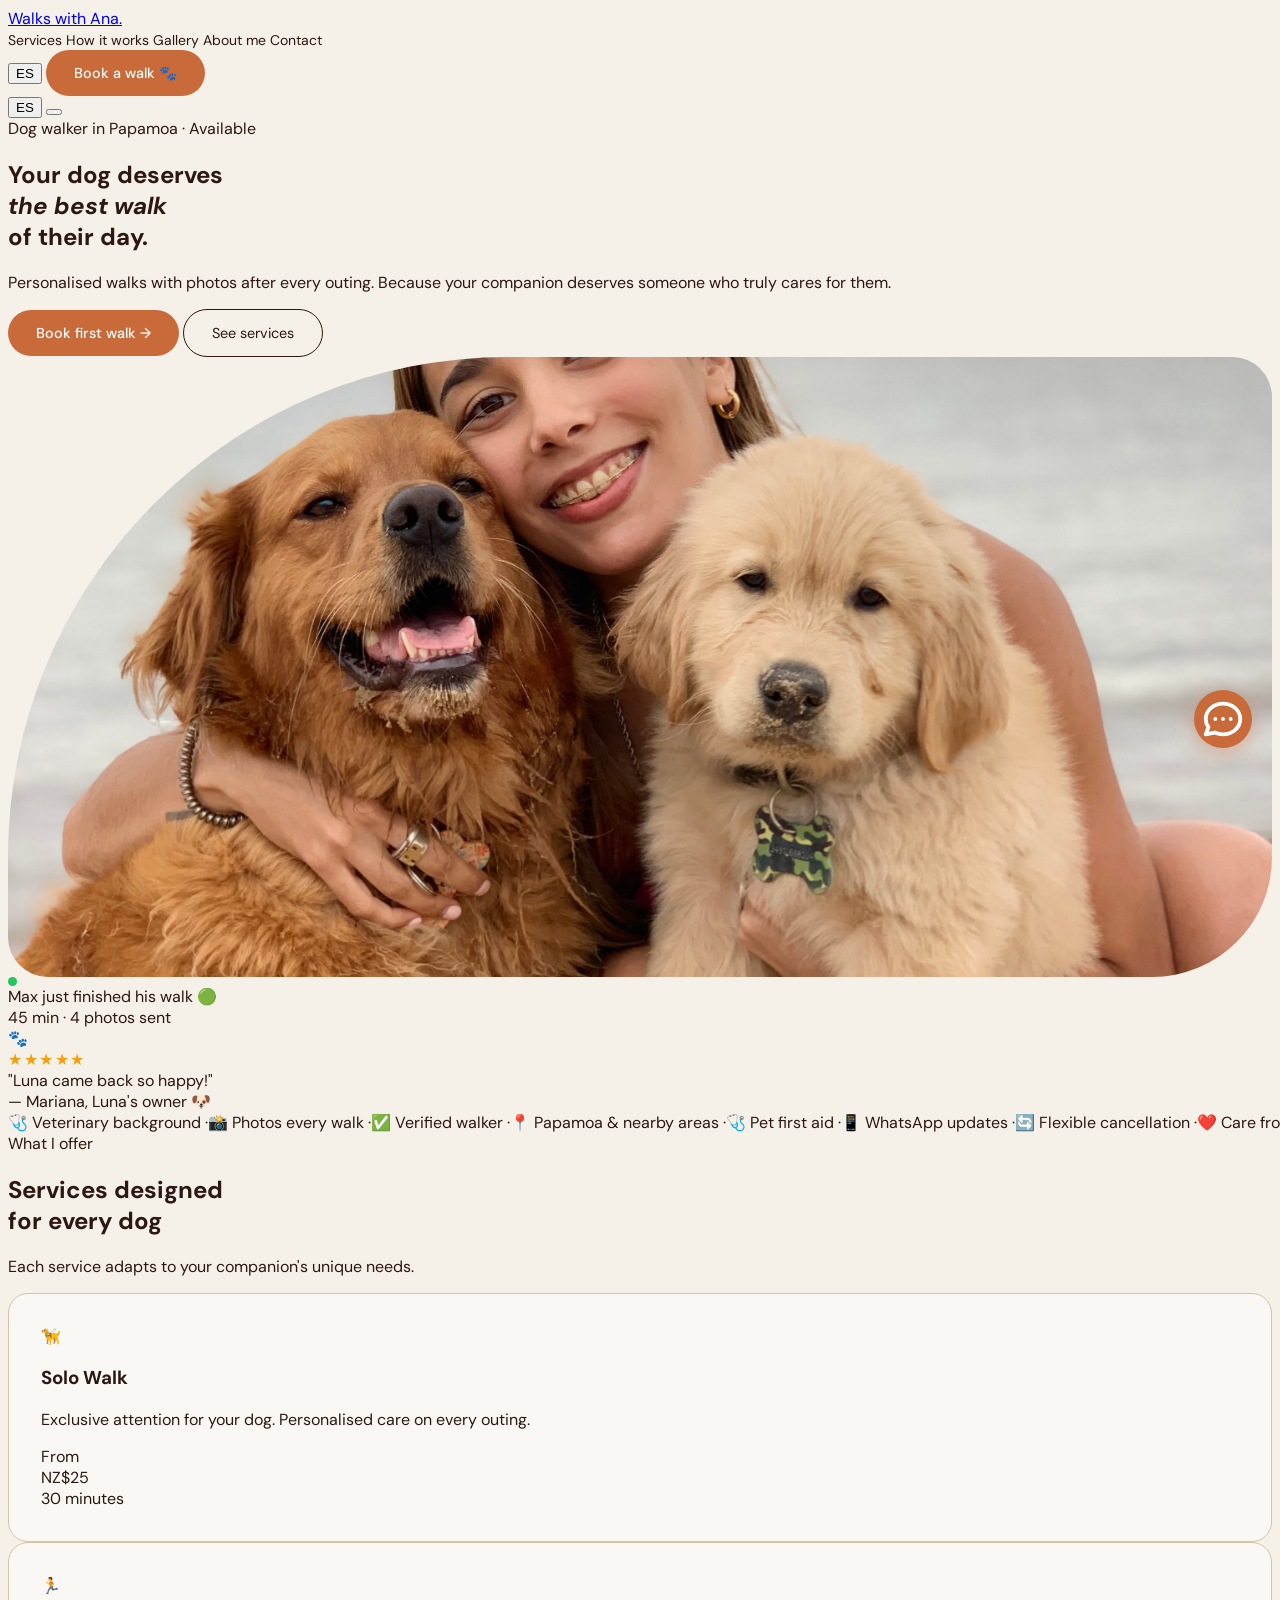
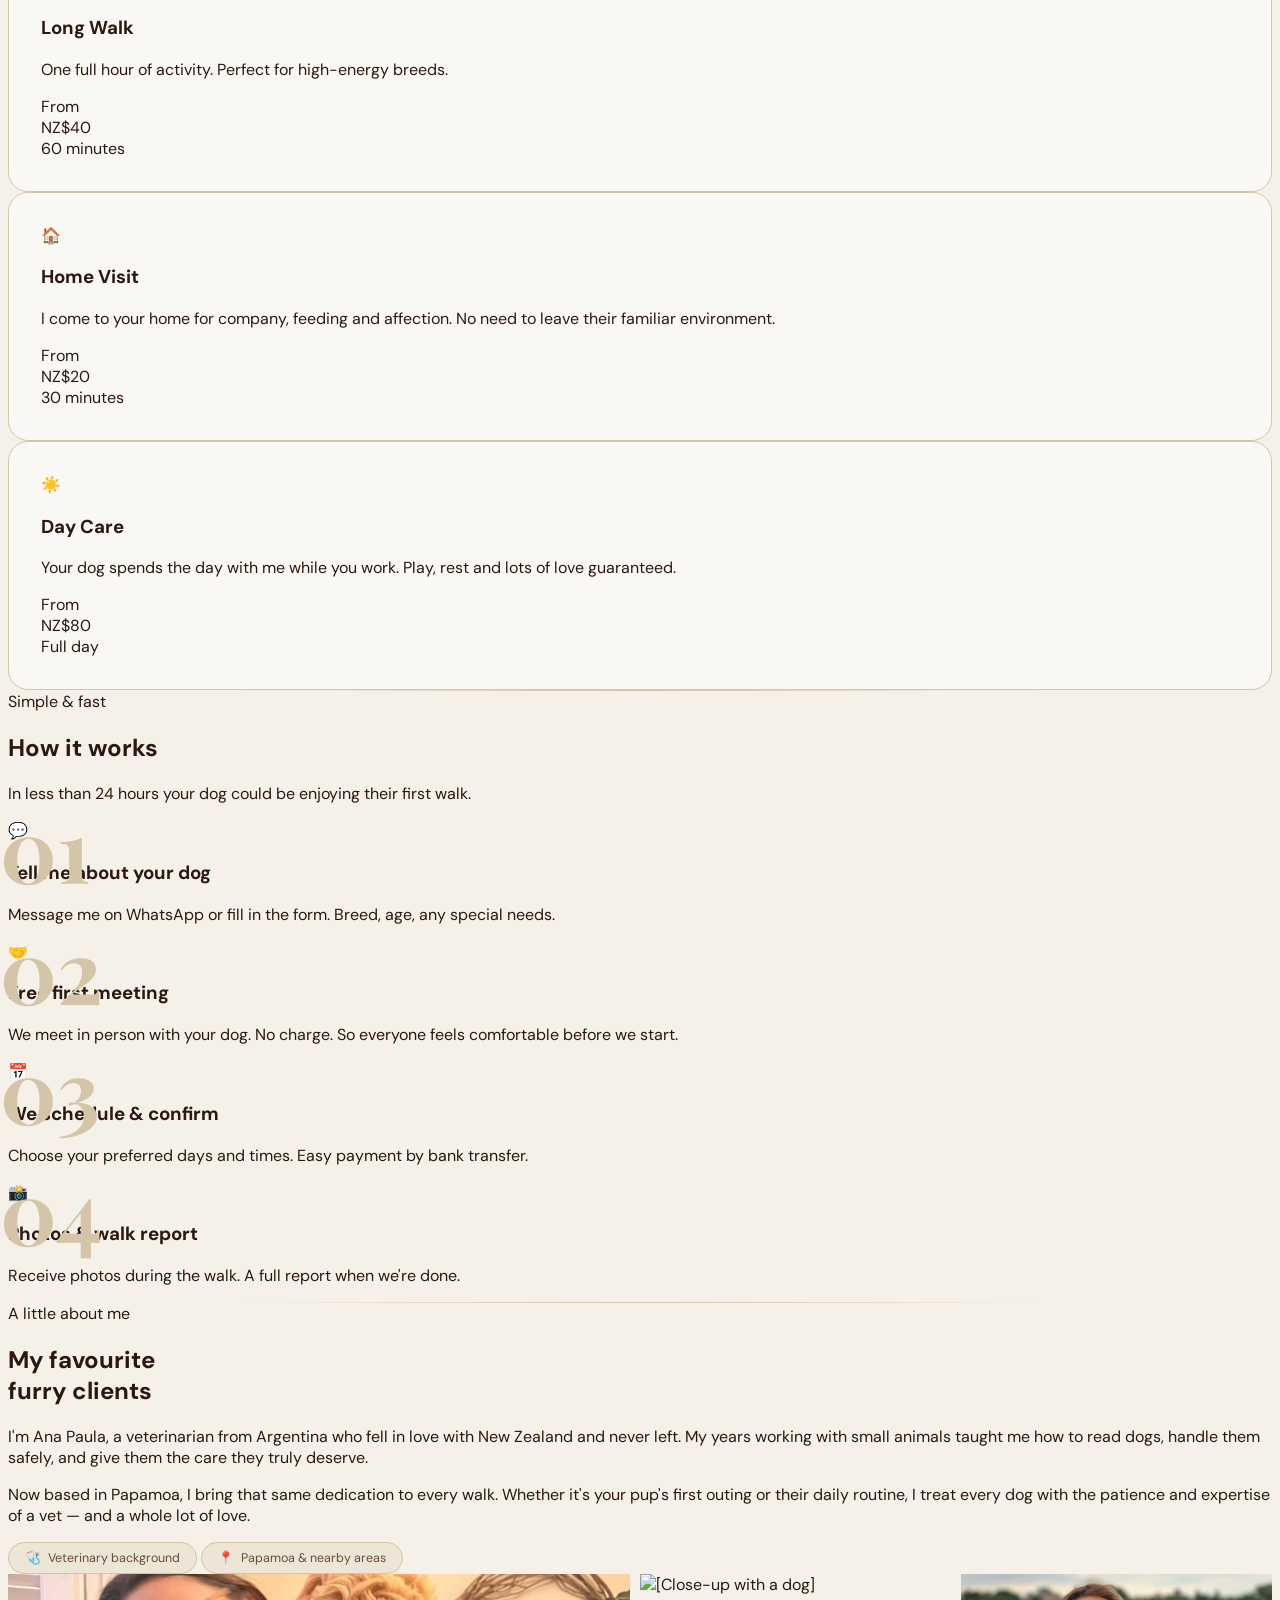
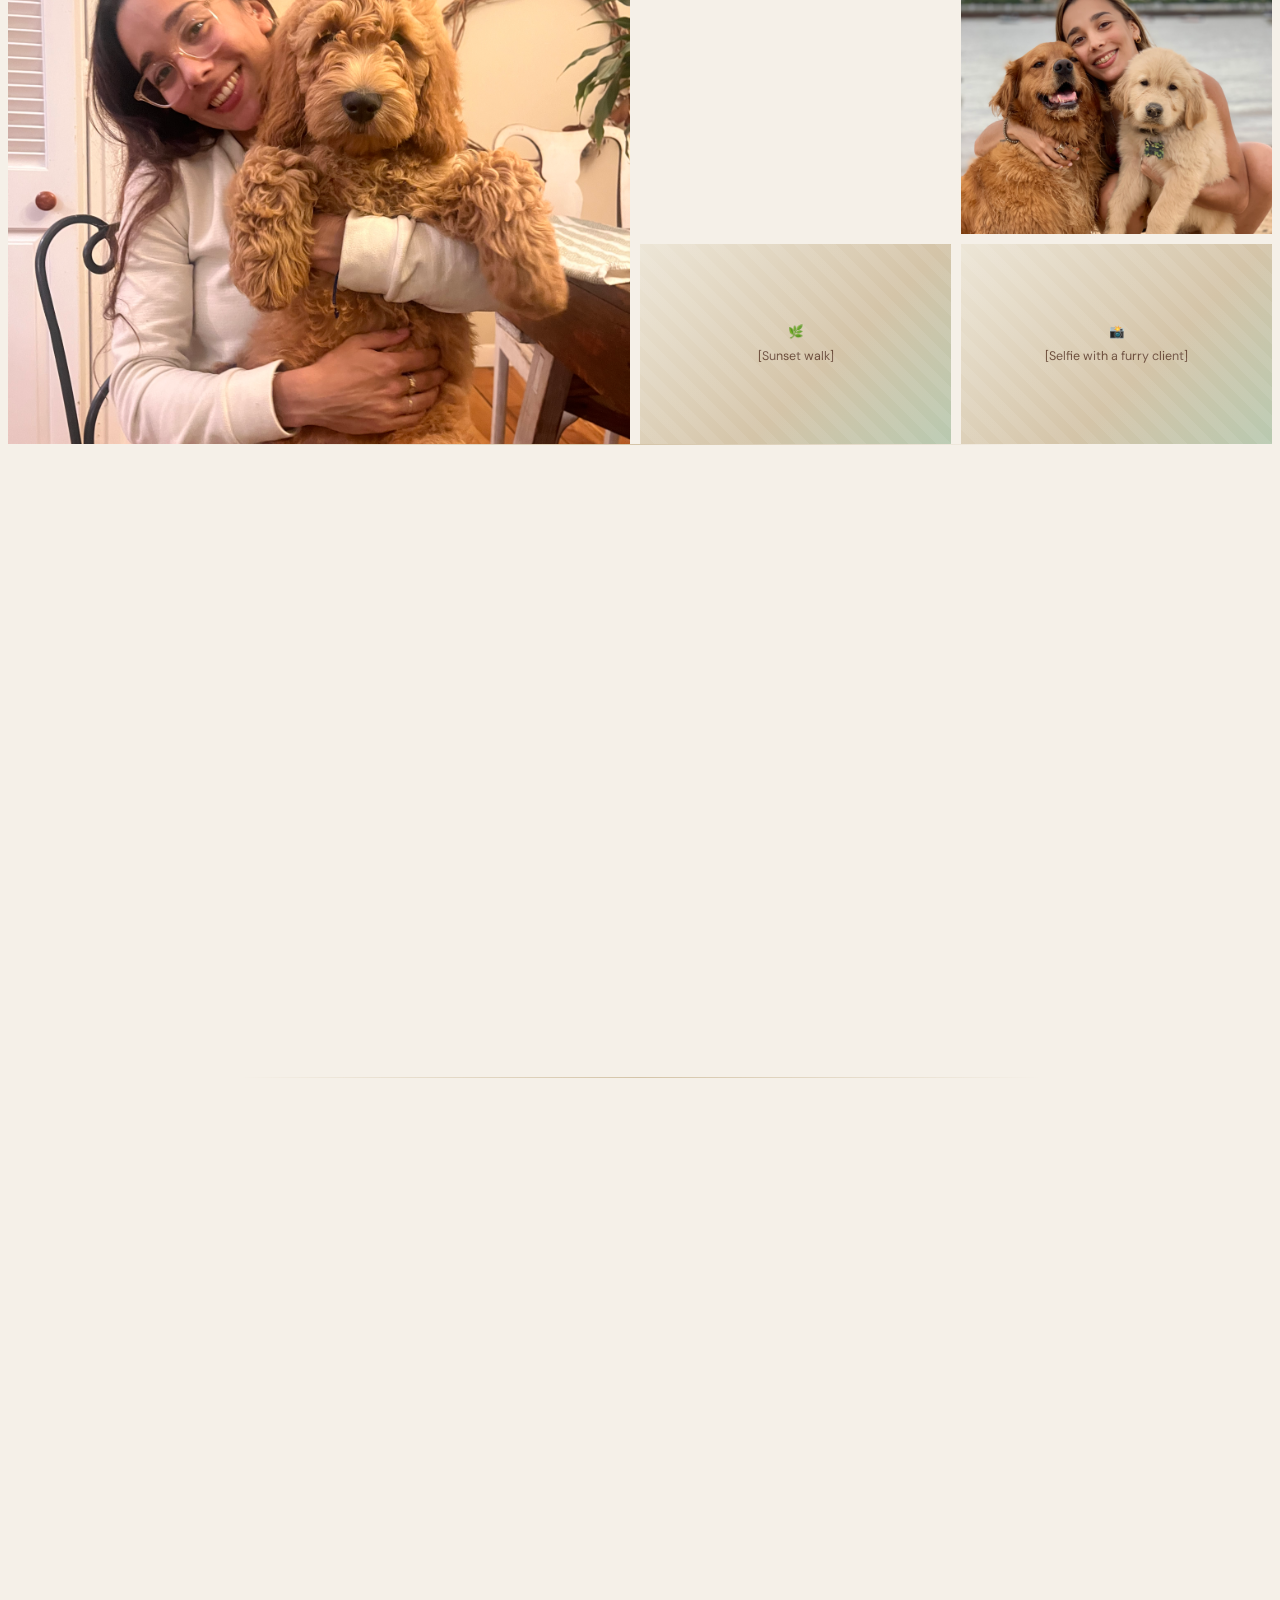
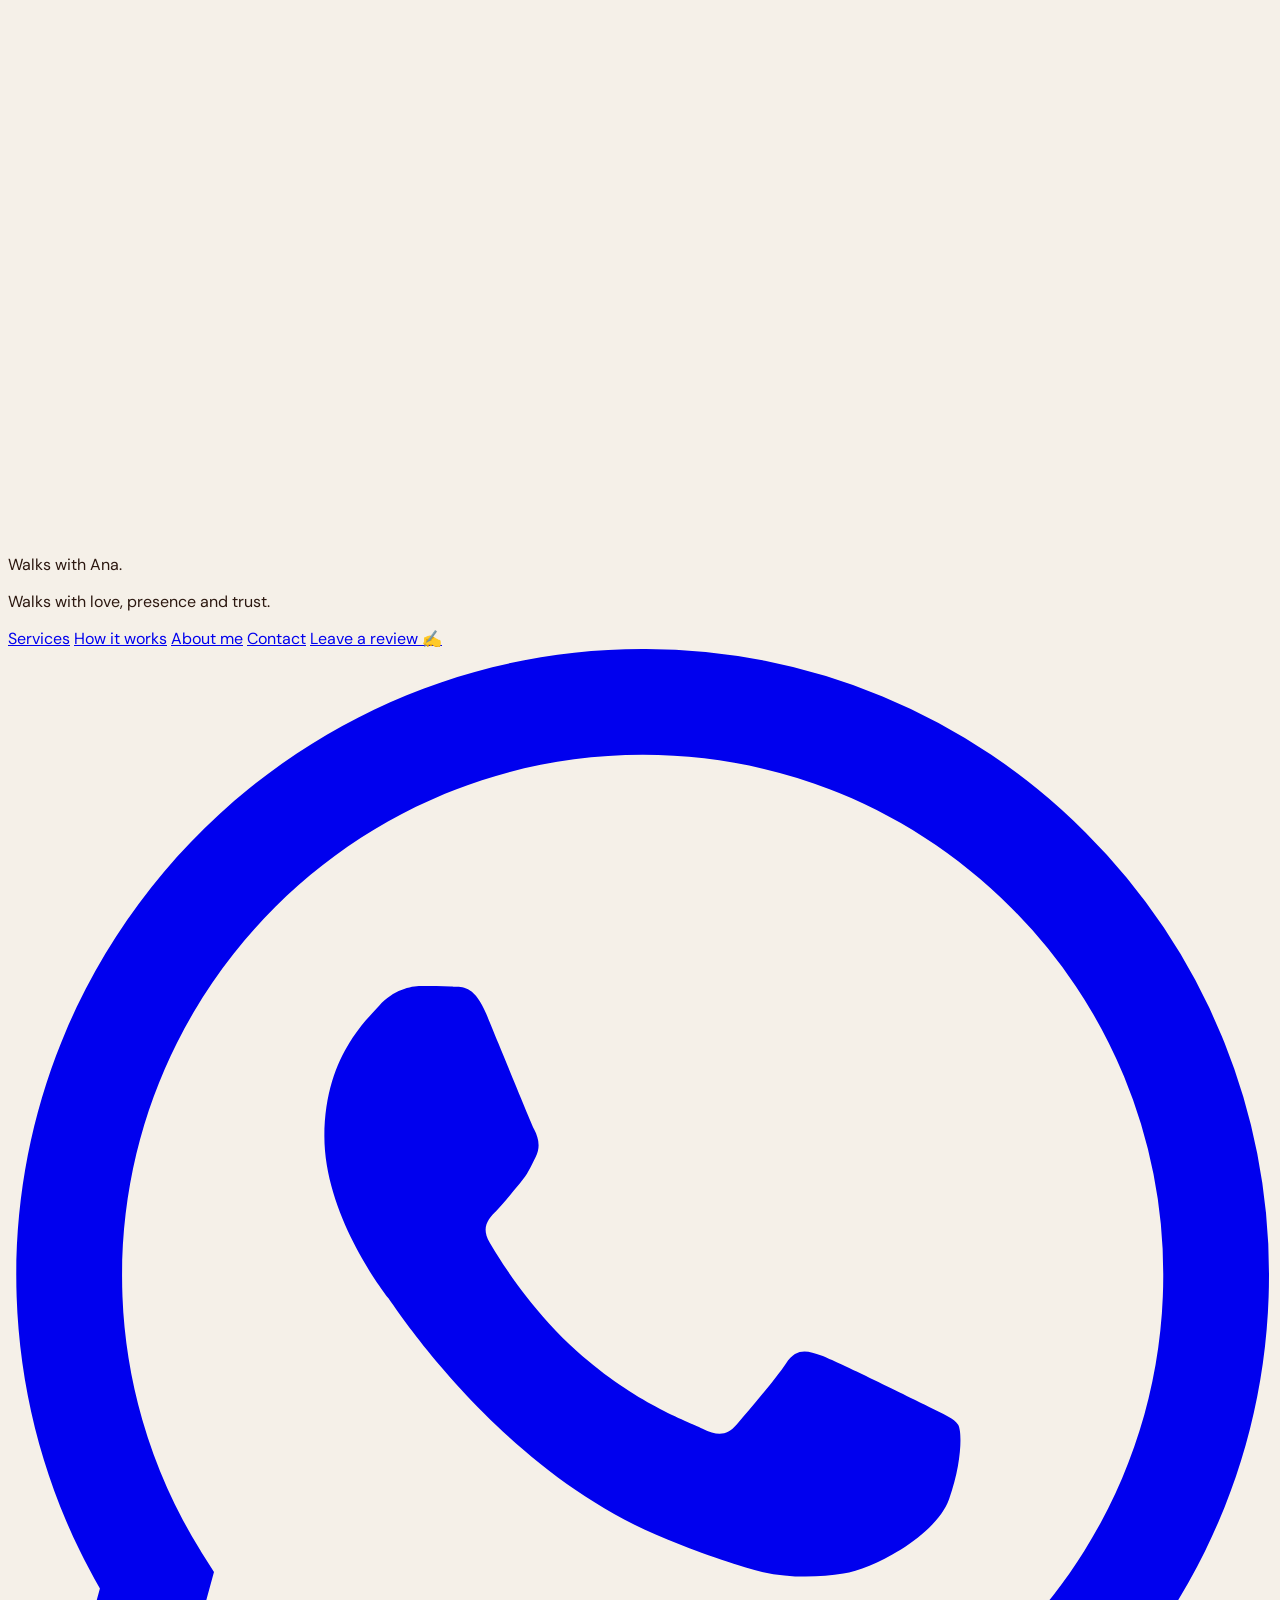
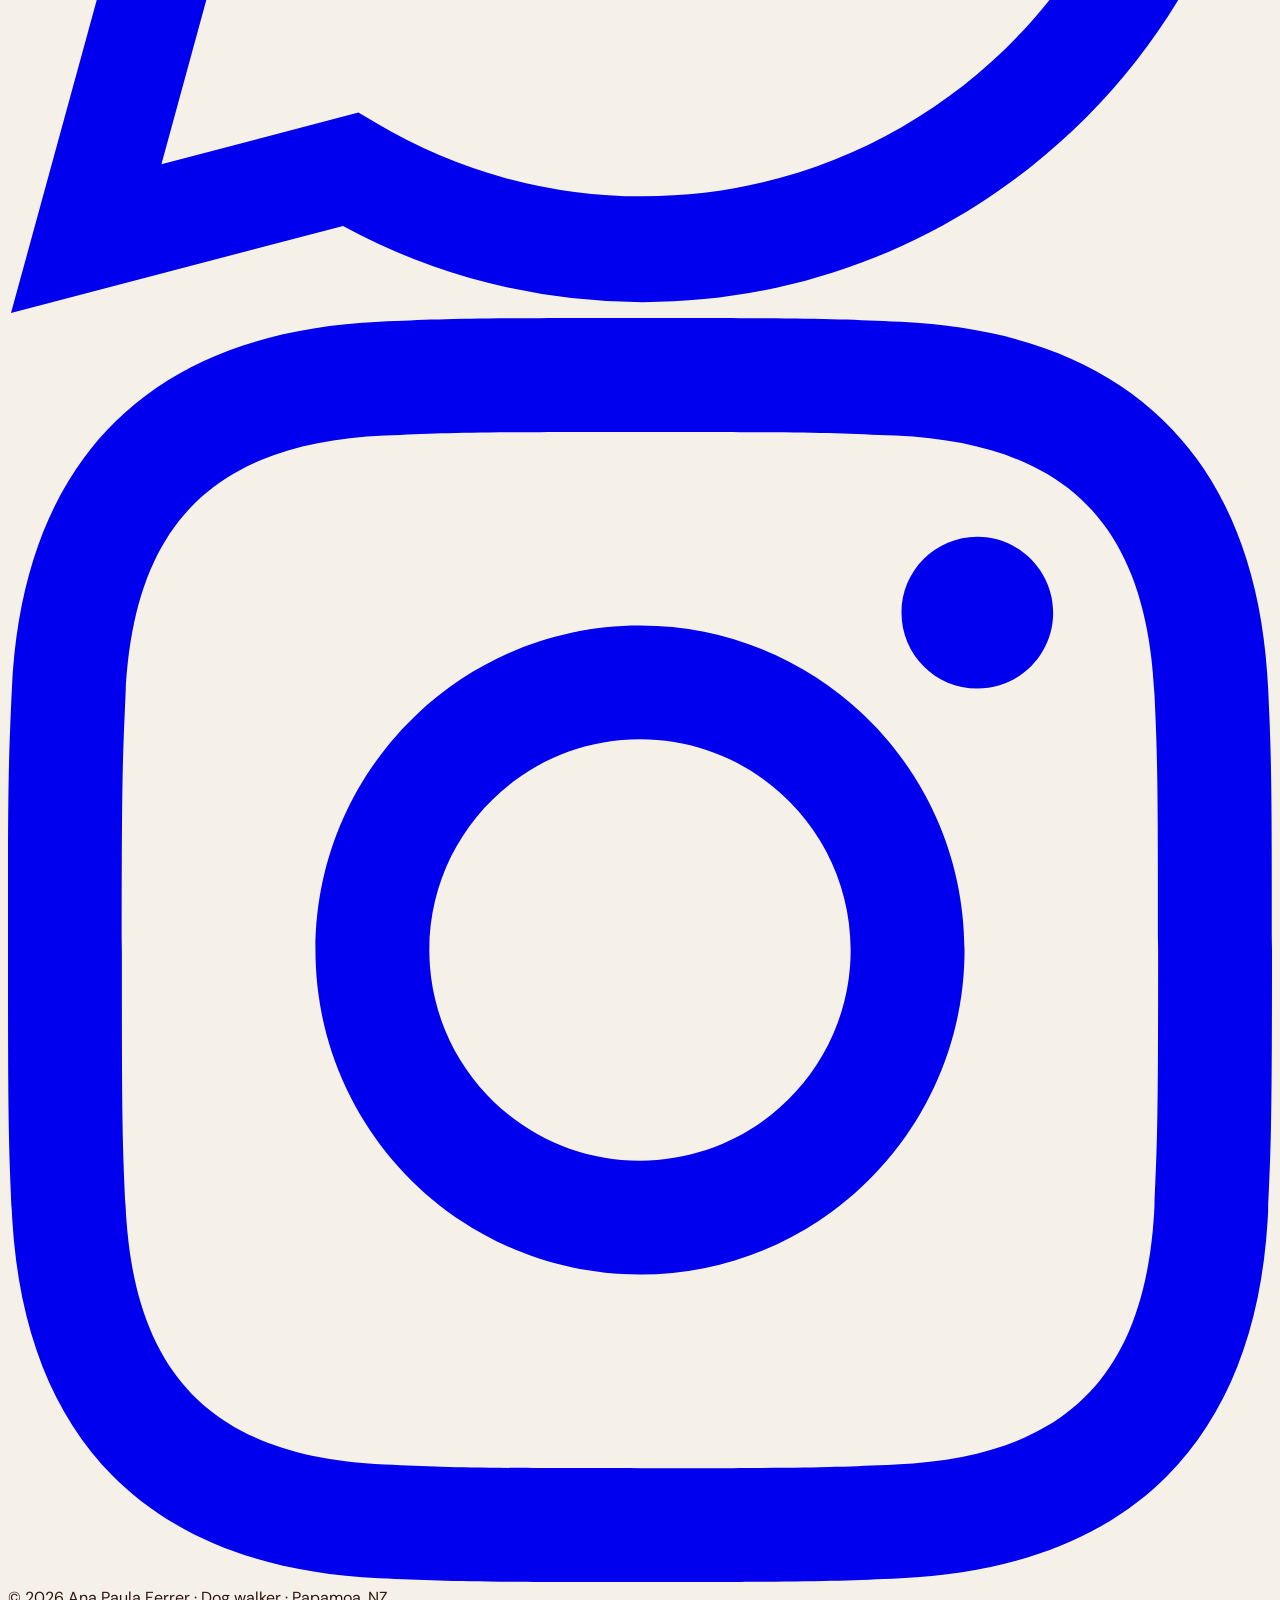
==== index.html @ 909f3aea "deploy" ====
<!doctype html>
<html lang="en">
  <head>
    <meta charset="UTF-8" />
    <meta name="viewport" content="width=device-width, initial-scale=1.0" />
    <title>Walks with Ana · Dog Walker — Papamoa, NZ</title>
    <meta
      name="description"
      content="Personalised dog walks with photos every outing. Based in Papamoa, NZ."
    />

    <!-- Site Config (must load before everything else) -->
    <script src="config.js"></script>

    <!-- Google Fonts -->
    <link rel="preconnect" href="https://fonts.googleapis.com" />
    <link rel="preconnect" href="https://fonts.gstatic.com" crossorigin />
    <link
      href="https://fonts.googleapis.com/css2?family=Playfair+Display:ital,wght@0,400;0,600;0,700;1,400;1,600&family=DM+Sans:ital,opsz,wght@0,9..40,300;0,9..40,400;0,9..40,500;0,9..40,600;1,9..40,400&display=swap"
      rel="stylesheet"
    />

    <!-- Tailwind CSS -->
    <script src="https://cdn.tailwindcss.com"></script>

    <!-- Global Styles -->
    <link rel="stylesheet" href="styles.css" />

    <script>
      tailwind.config = {
        theme: {
          extend: {
            colors: {
              cream: "#f5f0e8",
              "cream-dark": "#ede6d7",
              "cream-border": "#d4c4a8",
              moss: "#4a6741",
              "moss-light": "#6b8f62",
              "moss-dark": "#3a5232",
              terra: "#c96a3b",
              "terra-light": "#e08560",
              "terra-dark": "#a8522d",
              brown: "#2c1810",
              "brown-light": "#6b4c3b",
              sand: "#d4c4a8",
              "white-warm": "#faf8f4",
            },
            fontFamily: {
              display: ['"Playfair Display"', "serif"],
              sans: ['"DM Sans"', "sans-serif"],
            },
          },
        },
      };
    </script>
  </head>

  <body class="bg-cream text-brown font-sans">
    <!-- ============================================================
         NAV
         ============================================================ -->
    <nav
      class="sticky top-0 z-50 bg-cream/95 backdrop-blur-sm border-b border-cream-border"
      id="navbar"
    >
      <div
        class="max-w-6xl mx-auto px-5 py-4 flex items-center justify-between relative"
      >
        <!-- Logo -->
        <a
          href="#inicio"
          class="font-display text-2xl font-semibold text-brown tracking-tight"
          data-owner-name
        >
          Walks with Ana<span class="text-terra">.</span>
        </a>

        <!-- Desktop links -->
        <div class="hidden md:flex items-center gap-7">
          <a href="#servicios" class="nav-link" data-i18n="nav_services"
            >Services</a
          >
          <a href="#como-funciona" class="nav-link" data-i18n="nav_how"
            >How it works</a
          >
          <a href="#galeria" class="nav-link" data-i18n="nav_gallery"
            >Gallery</a
          >
          <!-- Pricing nav link hidden while section is commented out
          <a href="#precios" class="nav-link" data-i18n="nav_pricing">Pricing</a>
          -->
          <a href="#sobre-mi" class="nav-link" data-i18n="nav_about"
            >About me</a
          >
          <a href="#contacto" class="nav-link" data-i18n="nav_contact"
            >Contact</a
          >
        </div>

        <!-- Right side: lang toggle + CTA -->
        <div class="hidden md:flex items-center gap-3">
          <button
            id="langToggle"
            class="text-xs font-semibold px-3 py-1.5 rounded-lg bg-cream-dark text-brown-light hover:text-brown border border-cream-border transition-colors tracking-wider"
            aria-label="Switch language"
          >
            <span id="langLabel">ES</span>
          </button>
          <a
            href="#contacto"
            class="btn-primary text-sm px-5 py-2.5"
            data-i18n="nav_cta"
            >Book a walk 🐾</a
          >
        </div>

        <!-- Mobile: lang toggle + hamburger -->
        <div class="md:hidden flex items-center gap-2">
          <button
            id="langToggleMobile"
            class="text-xs font-semibold px-2.5 py-1 rounded-lg bg-cream-dark text-brown-light border border-cream-border"
            aria-label="Switch language"
          >
            <span id="langLabelMobile">ES</span>
          </button>
          <button
            class="flex flex-col gap-1.5 p-2 -mr-1"
            id="menuToggle"
            aria-label="Open menu"
          >
            <span
              class="w-5 h-0.5 bg-brown block transition-all duration-300"
              id="bar1"
            ></span>
            <span
              class="w-5 h-0.5 bg-brown block transition-all duration-300"
              id="bar2"
            ></span>
            <span
              class="w-5 h-0.5 bg-brown block transition-all duration-300"
              id="bar3"
            ></span>
          </button>
        </div>
      </div>

      <!-- Mobile menu -->
      <div class="mobile-menu" id="mobileMenu">
        <a
          href="#servicios"
          class="nav-link text-base"
          onclick="closeMobileMenu()"
          data-i18n="nav_services"
          >Services</a
        >
        <a
          href="#como-funciona"
          class="nav-link text-base"
          onclick="closeMobileMenu()"
          data-i18n="nav_how"
          >How it works</a
        >
        <a
          href="#galeria"
          class="nav-link text-base"
          onclick="closeMobileMenu()"
          data-i18n="nav_gallery"
          >Gallery</a
        >
        <!-- Pricing mobile link hidden
        <a href="#precios" class="nav-link text-base" onclick="closeMobileMenu()" data-i18n="nav_pricing">Pricing</a>
        -->
        <a
          href="#sobre-mi"
          class="nav-link text-base"
          onclick="closeMobileMenu()"
          data-i18n="nav_about"
          >About me</a
        >
        <a
          href="#contacto"
          class="nav-link text-base"
          onclick="closeMobileMenu()"
          data-i18n="nav_contact"
          >Contact</a
        >
        <a
          href="#contacto"
          class="btn-primary self-start mt-2"
          onclick="closeMobileMenu()"
          data-i18n="nav_cta"
          >Book a walk 🐾</a
        >
      </div>
    </nav>

    <!-- ============================================================
         HERO
         ============================================================ -->
    <section
      id="inicio"
      class="min-h-[92vh] flex items-center bg-cream pt-4 pb-20 overflow-hidden"
    >
      <div class="max-w-6xl mx-auto px-5 w-full">
        <div class="grid md:grid-cols-2 gap-10 lg:gap-20 items-center">
          <!-- Text -->
          <div class="order-2 md:order-1 reveal">
            <div
              class="inline-flex items-center gap-2 bg-moss/10 text-moss-dark border border-moss/20 px-4 py-1.5 rounded-full text-sm font-medium mb-6"
            >
              <span class="live-dot"></span>
              <span data-i18n="hero_eyebrow"
                >Dog walker in Auckland · Available</span
              >
            </div>

            <h1
              class="font-display text-5xl lg:text-[3.6rem] xl:text-7xl font-bold leading-[1.1] mb-5 text-brown"
            >
              <span data-i18n="hero_h1_a">Your dog deserves</span><br />
              <em class="text-terra"
                ><span data-i18n="hero_h1_em">the best walk</span></em
              ><br />
              <span data-i18n="hero_h1_b">of their day.</span>
            </h1>

            <p
              class="text-brown-light text-lg leading-relaxed mb-8 max-w-[440px]"
              data-i18n="hero_sub"
            >
              Personalised walks with real-time GPS and photos during every
              outing. Because your companion deserves someone who cares for them
              like you do.
            </p>

            <div class="flex flex-wrap gap-4 mb-12">
              <a
                href="#contacto"
                class="btn-primary text-base px-7 py-4"
                data-i18n="hero_cta_primary"
                >Book first walk →</a
              >
              <a
                href="#servicios"
                class="btn-ghost text-base px-7 py-4"
                data-i18n="hero_cta_secondary"
                >See services</a
              >
            </div>

            <!-- Stats hidden — uncomment and add real data when ready
            <div class="flex flex-wrap gap-7">
              walks / rating / years stats go here
            </div>
            -->
          </div>

          <!-- Photo + floating cards -->
          <div class="order-1 md:order-2 relative reveal reveal-delay-2">
            <!-- PHOTO: Hero — replace '' in config.js photos.hero with your image URL -->
            <div
              class="photo-placeholder w-full rounded-lg"
              style="height: 620px; border-radius: 500px 40px 120px 40px"
              data-photo="hero"
            >
              <span class="text-5xl mb-2">🐕</span>
              <span class="photo-label font-semibold text-sm"
                >[Main photo: Ana with a dog]</span
              >
              <span class="text-brown-light/60 text-xs"
                >Replace via config.js → photos.hero</span
              >
            </div>

            <!-- Floating: live walk card -->
            <div
              class="animate-float absolute bottom-8 -left-4 md:-left-8 bg-white-warm rounded-2xl shadow-xl px-4 py-3 flex items-center gap-3 border border-cream-border"
            >
              <div class="live-dot"></div>
              <div>
                <div
                  class="text-xs font-semibold text-brown"
                  data-i18n="hero_live_name"
                >
                  Max is out walking now 🟢
                </div>
                <div
                  class="text-xs text-brown-light mt-0.5"
                  data-i18n="hero_live_sub"
                >
                  1.8 km · 22 min in progress
                </div>
              </div>
              <div
                class="w-9 h-9 rounded-full bg-moss/15 flex items-center justify-center text-base flex-shrink-0"
              >
                🐾
              </div>
            </div>

            <!-- Floating: mini review card -->
            <div
              class="animate-float-delay absolute top-10 -right-3 md:-right-7 bg-white-warm rounded-2xl shadow-lg px-4 py-3 border border-cream-border max-w-[200px]"
            >
              <div class="stars text-sm mb-1">★★★★★</div>
              <div
                class="text-xs font-medium text-brown leading-snug"
                data-i18n="hero_review_quote"
              >
                "Luna came back so happy!"
              </div>
              <div
                class="text-xs text-brown-light mt-0.5"
                data-i18n="hero_review_author"
              >
                — Mariana, Luna's owner 🐶
              </div>
            </div>
          </div>
        </div>
      </div>
    </section>

    <!-- ============================================================
         TRUST SIGNALS MARQUEE — built dynamically from config.js
         ============================================================ -->
    <div class="bg-moss py-4 overflow-hidden select-none" aria-hidden="true">
      <div class="marquee-track" id="marqueeTrack">
        <!-- Populated by JS from SITE.i18n[lang].marquee -->
      </div>
    </div>

    <!-- ============================================================
         SERVICES
         ============================================================ -->
    <section id="servicios" class="py-24 bg-cream">
      <div class="max-w-6xl mx-auto px-5">
        <div class="text-center mb-16 reveal">
          <div
            class="text-terra text-xs font-semibold tracking-[0.2em] uppercase mb-3"
            data-i18n="services_eyebrow"
          >
            What I offer
          </div>
          <h2
            class="font-display text-4xl md:text-5xl font-bold text-brown mb-4"
          >
            <span data-i18n="services_h2_a">Services designed</span><br />
            <span data-i18n="services_h2_b">for every dog</span>
          </h2>
          <p
            class="text-brown-light max-w-sm mx-auto text-base"
            data-i18n="services_sub"
          >
            Each service adapts to your companion's unique needs.
          </p>
        </div>

        <div class="grid sm:grid-cols-2 lg:grid-cols-4 gap-5">
          <!-- Service 1: Solo Walk -->
          <div class="service-card reveal reveal-delay-1">
            <div class="text-3xl mb-4">🦮</div>
            <h3
              class="font-display text-xl font-semibold mb-2"
              data-i18n="svc1_name"
            >
              Solo Walk
            </h3>
            <p
              class="text-sm text-brown-light leading-relaxed mb-6 service-label"
              data-i18n="svc1_desc"
            >
              Exclusive attention for your dog. No other animals, no
              distractions.
            </p>
            <div
              class="text-xs text-brown-light mb-0.5 service-label"
              data-i18n="svc_from"
            >
              From
            </div>
            <div
              class="font-display text-2xl font-bold text-terra service-price-main"
              data-price="solo"
            >
              NZ$25
            </div>
            <div
              class="text-xs text-brown-light service-label"
              data-i18n="svc1_dur"
            >
              30 minutes
            </div>
          </div>

          <!-- Service 2: Long Walk -->
          <div class="service-card reveal reveal-delay-2">
            <div class="text-3xl mb-4">🏃</div>
            <h3
              class="font-display text-xl font-semibold mb-2"
              data-i18n="svc2_name"
            >
              Long Walk
            </h3>
            <p
              class="text-sm text-brown-light leading-relaxed mb-6 service-label"
              data-i18n="svc2_desc"
            >
              One full hour of activity. Perfect for high-energy breeds.
            </p>
            <div
              class="text-xs text-brown-light mb-0.5 service-label"
              data-i18n="svc_from"
            >
              From
            </div>
            <div
              class="font-display text-2xl font-bold text-terra service-price-main"
              data-price="long"
            >
              NZ$40
            </div>
            <div
              class="text-xs text-brown-light service-label"
              data-i18n="svc2_dur"
            >
              60 minutes
            </div>
          </div>

          <!-- Service 3: Home Visit -->
          <div class="service-card reveal reveal-delay-3">
            <div class="text-3xl mb-4">🏠</div>
            <h3
              class="font-display text-xl font-semibold mb-2"
              data-i18n="svc3_name"
            >
              Home Visit
            </h3>
            <p
              class="text-sm text-brown-light leading-relaxed mb-6 service-label"
              data-i18n="svc3_desc"
            >
              I come to your home for company, feeding and affection.
            </p>
            <div
              class="text-xs text-brown-light mb-0.5 service-label"
              data-i18n="svc_from"
            >
              From
            </div>
            <div
              class="font-display text-2xl font-bold text-terra service-price-main"
              data-price="visit"
            >
              NZ$20
            </div>
            <div
              class="text-xs text-brown-light service-label"
              data-i18n="svc3_dur"
            >
              30 minutes
            </div>
          </div>

          <!-- Service 4: Day Care -->
          <div class="service-card reveal reveal-delay-4">
            <div class="text-3xl mb-4">☀️</div>
            <h3
              class="font-display text-xl font-semibold mb-2"
              data-i18n="svc4_name"
            >
              Day Care
            </h3>
            <p
              class="text-sm text-brown-light leading-relaxed mb-6 service-label"
              data-i18n="svc4_desc"
            >
              Your dog spends the day with me while you work. Play, rest and
              love guaranteed.
            </p>
            <div
              class="text-xs text-brown-light mb-0.5 service-label"
              data-i18n="svc_from"
            >
              From
            </div>
            <div
              class="font-display text-2xl font-bold text-terra service-price-main"
              data-price="daycare"
            >
              NZ$80
            </div>
            <div
              class="text-xs text-brown-light service-label"
              data-i18n="svc4_dur"
            >
              Full day
            </div>
          </div>
        </div>
      </div>
    </section>

    <div class="section-divider"></div>

    <!-- ============================================================
         HOW IT WORKS
         ============================================================ -->
    <section id="como-funciona" class="py-24 bg-cream">
      <div class="max-w-6xl mx-auto px-5">
        <div class="text-center mb-16 reveal">
          <div
            class="text-terra text-xs font-semibold tracking-[0.2em] uppercase mb-3"
            data-i18n="how_eyebrow"
          >
            Simple & fast
          </div>
          <h2
            class="font-display text-4xl md:text-5xl font-bold text-brown mb-4"
            data-i18n="how_h2"
          >
            How it works
          </h2>
          <p class="text-brown-light max-w-sm mx-auto" data-i18n="how_sub">
            In less than 24 hours your dog could be enjoying their first walk.
          </p>
        </div>

        <div class="grid sm:grid-cols-2 lg:grid-cols-4 gap-10 lg:gap-8">
          <div class="relative pt-10 reveal reveal-delay-1">
            <div class="step-number">01</div>
            <div class="relative z-10">
              <div
                class="w-14 h-14 bg-terra/10 rounded-2xl flex items-center justify-center text-2xl mb-5"
              >
                💬
              </div>
              <h3
                class="font-display text-lg font-semibold mb-2"
                data-i18n="step1_h3"
              >
                Tell me about your dog
              </h3>
              <p
                class="text-sm text-brown-light leading-relaxed"
                data-i18n="step1_p"
              >
                Message me on WhatsApp or fill in the form. Breed, age, any
                special needs.
              </p>
            </div>
          </div>

          <div class="relative pt-10 reveal reveal-delay-2">
            <div class="step-number">02</div>
            <div class="relative z-10">
              <div
                class="w-14 h-14 bg-moss/10 rounded-2xl flex items-center justify-center text-2xl mb-5"
              >
                🤝
              </div>
              <h3
                class="font-display text-lg font-semibold mb-2"
                data-i18n="step2_h3"
              >
                Free first meeting
              </h3>
              <p
                class="text-sm text-brown-light leading-relaxed"
                data-i18n="step2_p"
              >
                We meet in person with your dog. No charge. So everyone feels
                comfortable before we start.
              </p>
            </div>
          </div>

          <div class="relative pt-10 reveal reveal-delay-3">
            <div class="step-number">03</div>
            <div class="relative z-10">
              <div
                class="w-14 h-14 bg-terra/10 rounded-2xl flex items-center justify-center text-2xl mb-5"
              >
                📅
              </div>
              <h3
                class="font-display text-lg font-semibold mb-2"
                data-i18n="step3_h3"
              >
                We schedule & confirm
              </h3>
              <p
                class="text-sm text-brown-light leading-relaxed"
                data-i18n="step3_p"
              >
                Choose your preferred days and times. Easy payment by bank
                transfer.
              </p>
            </div>
          </div>

          <div class="relative pt-10 reveal reveal-delay-4">
            <div class="step-number">04</div>
            <div class="relative z-10">
              <div
                class="w-14 h-14 bg-moss/10 rounded-2xl flex items-center justify-center text-2xl mb-5"
              >
                📸
              </div>
              <h3
                class="font-display text-lg font-semibold mb-2"
                data-i18n="step4_h3"
              >
                Photos &amp; walk report
              </h3>
              <p
                class="text-sm text-brown-light leading-relaxed"
                data-i18n="step4_p"
              >
                Receive photos during the walk. A full report when we're done.
              </p>
            </div>
          </div>
        </div>
      </div>
    </section>

    <div class="section-divider"></div>

    <!-- ============================================================
         GALLERY + BIO
         ============================================================ -->
    <section id="galeria" class="py-24 bg-cream">
      <div class="max-w-6xl mx-auto px-5">
        <div class="grid lg:grid-cols-2 gap-14 lg:gap-20 items-start">
          <!-- Bio -->
          <div class="reveal">
            <div
              class="text-terra text-xs font-semibold tracking-[0.2em] uppercase mb-3"
              data-i18n="gallery_eyebrow"
            >
              A little about me
            </div>
            <h2
              class="font-display text-4xl md:text-5xl font-bold text-brown mb-6"
            >
              <span data-i18n="gallery_h2_a">My favourite</span><br />
              <span data-i18n="gallery_h2_b">furry clients</span>
            </h2>
            <p
              class="text-brown-light leading-relaxed mb-5"
              data-i18n="gallery_bio1"
            >
              From a young age I knew dogs were my place in the world.
            </p>
            <p
              class="text-brown-light leading-relaxed mb-9"
              data-i18n="gallery_bio2"
            >
              After 3 years walking dogs around the neighbourhood, this work
              fills my soul.
            </p>
            <div class="flex flex-wrap gap-2.5">
              <span class="trust-badge"
                ><span>🩺</span>
                <span data-i18n="gallery_badge1"
                  >Veterinary background</span
                ></span
              >
              <span class="trust-badge"
                ><span>📍</span>
                <span data-i18n="gallery_badge2"
                  >Papamoa &amp; nearby areas</span
                ></span
              >
            </div>
          </div>

          <!-- Photo grid -->
          <div class="reveal reveal-delay-2">
            <div class="gallery-grid">
              <!-- PHOTO: gallery1 — config.js → photos.gallery1 -->
              <div
                class="photo-placeholder photo-1 rounded-2xl"
                data-photo="gallery1"
              >
                <span class="text-4xl mb-1">🐕</span>
                <span
                  class="photo-label font-medium text-xs"
                  data-i18n="photo_main_label"
                  >[Photo: Ana walking with dogs]</span
                >
                <span class="opacity-60 text-[11px]">photos.gallery1</span>
              </div>

              <!-- PHOTO: gallery2 — config.js → photos.gallery2 -->
              <div
                class="photo-placeholder photo-2 rounded-2xl"
                data-photo="gallery2"
              >
                <span class="text-2xl">🐾</span>
                <span
                  class="photo-label text-[11px] text-center"
                  data-i18n="photo_close_label"
                  >[Close-up with a dog]</span
                >
              </div>

              <!-- PHOTO: gallery3 — config.js → photos.gallery3 -->
              <div
                class="photo-placeholder photo-3 rounded-2xl"
                data-photo="gallery3"
              >
                <span class="text-2xl">🎾</span>
                <span
                  class="photo-label text-[11px] text-center"
                  data-i18n="photo_park_label"
                  >[Playing in the park]</span
                >
              </div>

              <!-- PHOTO: gallery4 — config.js → photos.gallery4 -->
              <div
                class="photo-placeholder photo-4 rounded-2xl"
                data-photo="gallery4"
              >
                <span class="text-2xl">🌿</span>
                <span
                  class="photo-label text-[11px] text-center"
                  data-i18n="photo_sunset_label"
                  >[Sunset walk]</span
                >
              </div>

              <!-- PHOTO: gallery5 — config.js → photos.gallery5 -->
              <div
                class="photo-placeholder photo-5 rounded-2xl"
                data-photo="gallery5"
              >
                <span class="text-2xl">📸</span>
                <span
                  class="photo-label text-[11px] text-center"
                  data-i18n="photo_selfie_label"
                  >[Selfie with a furry client]</span
                >
              </div>
            </div>
          </div>
        </div>
      </div>
    </section>

    <!-- ============================================================
         TESTIMONIALS
         Shown automatically when SITE.reviews has items in config.js.
         Workflow: client submits reviews.html → Formspree emails Ana →
         Ana copies the review into SITE.reviews in config.js → done.
         ============================================================ -->
    <section id="testimonios" class="py-24 bg-cream-dark" style="display: none">
      <div class="max-w-6xl mx-auto px-5">
        <div class="text-center mb-16">
          <div
            class="text-terra text-xs font-semibold tracking-[0.2em] uppercase mb-3"
            data-i18n="test_eyebrow"
          >
            What they say
          </div>
          <h2
            class="font-display text-4xl md:text-5xl font-bold text-brown mb-4"
          >
            <span data-i18n="test_h2_a">Happy owners,</span><br />
            <span data-i18n="test_h2_b">happier dogs</span>
          </h2>
        </div>

        <!-- Reviews injected here by JS from SITE.reviews in config.js -->
        <div class="grid md:grid-cols-3 gap-6" id="reviewsGrid"></div>

        <div class="text-center mt-10">
          <a href="reviews.html" class="btn-ghost" data-i18n="test_leave"
            >Leave a review →</a
          >
        </div>
      </div>
    </section>

    <!-- PRICING SECTION — hidden for now, uncomment when ready
    <div class="section-divider"></div>
    <section id="precios" class="py-24 bg-cream">
      <div class="max-w-5xl mx-auto px-5">
        <div class="text-center mb-16 reveal">
          <div
            class="text-terra text-xs font-semibold tracking-[0.2em] uppercase mb-3"
            data-i18n="pricing_eyebrow"
          >
            Plans & pricing
          </div>
          <h2
            class="font-display text-4xl md:text-5xl font-bold text-brown mb-4"
          >
            <span data-i18n="pricing_h2_a">No small print,</span><br />
            <span data-i18n="pricing_h2_b">no surprises</span>
          </h2>
          <p
            class="text-brown-light max-w-sm mx-auto"
            data-i18n-html="pricing_sub"
          >
            Your first walk gets a
            <span class="text-terra font-semibold">20% discount</span>!
          </p>
        </div>

        <div class="grid md:grid-cols-3 gap-6 items-center">
          <!-- Casual 
          <div class="pricing-card reveal reveal-delay-1">
            <div
              class="text-terra text-xs font-semibold tracking-widest uppercase mb-2"
              data-i18n="plan_casual_name"
            >
              Casual
            </div>
            <div
              class="font-display text-4xl font-bold text-brown mb-1"
              data-price-plan="casual"
            >
              NZ$90
            </div>
            <div
              class="text-brown-light text-sm mb-7"
              data-i18n="plan_casual_period"
            >
              per month · up to 4 walks
            </div>
            <ul class="space-y-3 mb-8 text-sm">
              <li class="flex gap-3">
                <span class="text-moss font-semibold">✓</span>
                <span data-i18n="plan_casual_f1">4 × 30-min walks</span>
              </li>
              <li class="flex gap-3">
                <span class="text-moss font-semibold">✓</span>
                <span data-i18n="plan_casual_f2">Real-time GPS</span>
              </li>
              <li class="flex gap-3">
                <span class="text-moss font-semibold">✓</span>
                <span data-i18n="plan_casual_f3">Walk photos</span>
              </li>
              <li class="flex gap-3 text-brown-light/60">
                <span class="text-sand">✗</span>
                <span data-i18n="plan_casual_f4">Detailed report</span>
              </li>
              <li class="flex gap-3 text-brown-light/60">
                <span class="text-sand">✗</span>
                <span data-i18n="plan_casual_f5">Priority support</span>
              </li>
            </ul>
            <a
              href="#contacto"
              class="btn-ghost w-full"
              data-i18n="plan_casual_cta"
              >Get started</a
            >
          </div>

          <!-- Regular (featured) 
          <div class="pricing-card featured reveal reveal-delay-2 shadow-2xl">
            <div
              class="absolute -top-4 left-1/2 -translate-x-1/2 bg-terra text-white text-xs font-semibold px-4 py-1.5 rounded-full whitespace-nowrap shadow-md"
              data-i18n="plan_regular_badge"
            >
              ⭐ Most popular
            </div>
            <div
              class="text-cream/70 text-xs font-semibold tracking-widest uppercase mb-2"
              data-i18n="plan_regular_name"
            >
              Regular
            </div>
            <div
              class="font-display text-4xl font-bold text-cream mb-1"
              data-price-plan="regular"
            >
              NZ$260
            </div>
            <div
              class="text-cream/60 text-sm mb-7"
              data-i18n="plan_regular_period"
            >
              per month · up to 12 walks
            </div>
            <ul class="space-y-3 mb-8 text-sm text-cream">
              <li class="flex gap-3">
                <span class="text-terra-light font-semibold">✓</span>
                <span data-i18n="plan_regular_f1">12 × 30-min walks</span>
              </li>
              <li class="flex gap-3">
                <span class="text-terra-light font-semibold">✓</span>
                <span data-i18n="plan_regular_f2">Real-time GPS</span>
              </li>
              <li class="flex gap-3">
                <span class="text-terra-light font-semibold">✓</span>
                <span data-i18n="plan_regular_f3">Walk photos</span>
              </li>
              <li class="flex gap-3">
                <span class="text-terra-light font-semibold">✓</span>
                <span data-i18n="plan_regular_f4">Detailed report</span>
              </li>
              <li class="flex gap-3 text-cream/50">
                <span class="text-cream/30">✗</span>
                <span data-i18n="plan_regular_f5">Priority support</span>
              </li>
            </ul>
            <a
              href="#contacto"
              class="btn-primary w-full"
              style="background: var(--terra)"
              data-i18n="plan_regular_cta"
              >Get started →</a
            >
          </div>

          <!-- Premium 
          <div class="pricing-card reveal reveal-delay-3">
            <div
              class="text-terra text-xs font-semibold tracking-widest uppercase mb-2"
              data-i18n="plan_premium_name"
            >
              Premium
            </div>
            <div
              class="font-display text-4xl font-bold text-brown mb-1"
              data-price-plan="premium"
            >
              NZ$400
            </div>
            <div
              class="text-brown-light text-sm mb-7"
              data-i18n="plan_premium_period"
            >
              per month · unlimited
            </div>
            <ul class="space-y-3 mb-8 text-sm">
              <li class="flex gap-3">
                <span class="text-moss font-semibold">✓</span>
                <span data-i18n="plan_premium_f1">Unlimited walks</span>
              </li>
              <li class="flex gap-3">
                <span class="text-moss font-semibold">✓</span>
                <span data-i18n="plan_premium_f2">Real-time GPS</span>
              </li>
              <li class="flex gap-3">
                <span class="text-moss font-semibold">✓</span>
                <span data-i18n="plan_premium_f3">Walk photos</span>
              </li>
              <li class="flex gap-3">
                <span class="text-moss font-semibold">✓</span>
                <span data-i18n="plan_premium_f4">Detailed report</span>
              </li>
              <li class="flex gap-3">
                <span class="text-moss font-semibold">✓</span>
                <span data-i18n="plan_premium_f5">24/7 priority support</span>
              </li>
            </ul>
            <a
              href="#contacto"
              class="btn-primary w-full"
              data-i18n="plan_premium_cta"
              >Get in touch</a
            >
          </div>
        </div>

        <p
          class="text-center text-sm text-brown-light mt-8"
          data-i18n="pricing_note"
        >
          🎉 First walk 20% OFF for new clients · Flexible cancellation · No
          contracts
        </p>
      </div>
    </section>
    END PRICING SECTION -->

    <div class="section-divider"></div>

    <!-- ============================================================
         ABOUT ME
         ============================================================ -->
    <section id="sobre-mi" class="py-24 bg-cream">
      <div class="max-w-4xl mx-auto px-5">
        <div class="grid md:grid-cols-2 gap-12 lg:gap-16 items-center reveal">
          <!-- PHOTO: profile — config.js → photos.profile -->
          <div class="flex justify-center">
            <div class="relative">
              <div
                class="photo-placeholder rounded-full"
                style="width: 340px; height: 340px; border-radius: 50%"
                data-photo="profile"
              >
                <span class="text-4xl mb-1">😊</span>
                <span class="photo-label font-medium text-xs"
                  >[Ana's profile photo]</span
                >
                <span class="opacity-60 text-[11px]">photos.profile</span>
              </div>
              <div
                class="absolute rounded-full border-4 border-terra/20 pointer-events-none"
                style="inset: -10px; border-radius: 50%"
              ></div>
            </div>
          </div>

          <!-- Bio -->
          <div>
            <div
              class="text-terra text-xs font-semibold tracking-[0.2em] uppercase mb-2"
              data-i18n="about_eyebrow"
            >
              Hi, I'm
            </div>
            <h2
              class="font-display text-4xl font-bold text-brown mb-4"
              data-owner-name
            >
              Ana Paula
            </h2>
            <p
              class="text-brown-light leading-relaxed mb-4"
              data-i18n="about_bio1"
            >
              I'm a professional dog walker with 3 years of experience in
              Auckland.
            </p>
            <p
              class="text-brown-light leading-relaxed mb-8"
              data-i18n="about_bio2"
            >
              Dogs taught me everything I know about living in the present
              moment.
            </p>

            <div class="flex flex-col gap-3.5">
              <div class="flex items-center gap-3">
                <div
                  class="w-9 h-9 bg-terra/10 rounded-xl flex items-center justify-center text-sm flex-shrink-0"
                >
                  🩺
                </div>
                <span class="text-sm text-brown" data-i18n="about_badge1"
                  >Veterinarian — small animal specialist</span
                >
              </div>
              <div class="flex items-center gap-3">
                <div
                  class="w-9 h-9 bg-moss/10 rounded-xl flex items-center justify-center text-sm flex-shrink-0"
                >
                  📍
                </div>
                <span class="text-sm text-brown" data-i18n="about_badge2"
                  >Based in Papamoa · nearby areas covered</span
                >
              </div>
              <!-- insurance badge removed -->
              <!-- rating badge hidden — add when reviews are ready
              <div class="flex items-center gap-3">
                <div class="w-9 h-9 bg-moss/10 rounded-xl flex items-center justify-center text-sm flex-shrink-0">⭐</div>
                <span class="text-sm text-brown" id="about_badge4">4.9★ rating · +500 walks completed</span>
              </div>
              -->
            </div>
          </div>
        </div>
      </div>
    </section>

    <div class="section-divider"></div>

    <!-- ============================================================
         CONTACT
         ============================================================ -->
    <section id="contacto" class="py-24 bg-cream">
      <div class="max-w-5xl mx-auto px-5">
        <div class="grid lg:grid-cols-2 gap-14 lg:gap-20">
          <!-- Info + contact methods -->
          <div class="reveal">
            <div
              class="text-terra text-xs font-semibold tracking-[0.2em] uppercase mb-3"
              data-i18n="contact_eyebrow"
            >
              Ready to get started?
            </div>
            <h2
              class="font-display text-4xl md:text-5xl font-bold text-brown mb-4"
            >
              <span data-i18n="contact_h2_a">Let's talk about</span><br />
              <span data-i18n="contact_h2_b">your dog 🐾</span>
            </h2>
            <p
              class="text-brown-light leading-relaxed mb-10"
              data-i18n="contact_sub"
            >
              Tell me about your companion and we'll organise a free
              meet-and-greet.
            </p>

            <div class="space-y-3">
              <!-- WhatsApp -->
              <a
                href="#"
                class="contact-method bg-[#25D366]/10 border border-[#25D366]/25 hover:bg-[#25D366]/18 group"
                data-wa-link
              >
                <div
                  class="w-12 h-12 bg-[#25D366] rounded-xl flex items-center justify-center text-white flex-shrink-0"
                >
                  <svg viewBox="0 0 24 24" fill="currentColor" class="w-6 h-6">
                    <path
                      d="M17.472 14.382c-.297-.149-1.758-.867-2.03-.967-.273-.099-.471-.148-.67.15-.197.297-.767.966-.94 1.164-.173.199-.347.223-.644.075-.297-.15-1.255-.463-2.39-1.475-.883-.788-1.48-1.761-1.653-2.059-.173-.297-.018-.458.13-.606.134-.133.298-.347.446-.52.149-.174.198-.298.298-.497.099-.198.05-.371-.025-.52-.075-.149-.669-1.612-.916-2.207-.242-.579-.487-.5-.669-.51-.173-.008-.371-.01-.57-.01-.198 0-.52.074-.792.372-.272.297-1.04 1.016-1.04 2.479 0 1.462 1.065 2.875 1.213 3.074.149.198 2.096 3.2 5.077 4.487.709.306 1.262.489 1.694.625.712.227 1.36.195 1.871.118.571-.085 1.758-.719 2.006-1.413.248-.694.248-1.289.173-1.413-.074-.124-.272-.198-.57-.347m-5.421 7.403h-.004a9.87 9.87 0 01-5.031-1.378l-.361-.214-3.741.982.998-3.648-.235-.374a9.86 9.86 0 01-1.51-5.26c.001-5.45 4.436-9.884 9.888-9.884 2.64 0 5.122 1.03 6.988 2.898a9.825 9.825 0 012.893 6.994c-.003 5.45-4.437 9.884-9.885 9.884m8.413-18.297A11.815 11.815 0 0012.05 0C5.495 0 .16 5.335.157 11.892c0 2.096.547 4.142 1.588 5.945L.057 24l6.305-1.654a11.882 11.882 0 005.683 1.448h.005c6.554 0 11.89-5.335 11.893-11.893a11.821 11.821 0 00-3.48-8.413z"
                    />
                  </svg>
                </div>
                <div class="flex-1 min-w-0">
                  <div
                    class="font-semibold text-brown text-sm"
                    data-i18n="wa_title"
                  >
                    WhatsApp
                  </div>
                  <div
                    class="text-xs text-brown-light mt-0.5"
                    data-wa-sub
                  ></div>
                </div>
                <span
                  class="text-brown-light text-sm group-hover:translate-x-1 transition-transform"
                  >→</span
                >
              </a>

              <!-- Instagram -->
              <a
                href="#"
                class="contact-method bg-pink-50/70 border border-pink-200/80 hover:bg-pink-100/70 group"
                data-ig-link
              >
                <div
                  class="w-12 h-12 rounded-xl flex items-center justify-center text-white flex-shrink-0"
                  style="
                    background: linear-gradient(
                      135deg,
                      #f09433,
                      #e6683c,
                      #dc2743,
                      #cc2366,
                      #bc1888
                    );
                  "
                >
                  <svg viewBox="0 0 24 24" fill="currentColor" class="w-6 h-6">
                    <path
                      d="M12 2.163c3.204 0 3.584.012 4.85.07 3.252.148 4.771 1.691 4.919 4.919.058 1.265.069 1.645.069 4.849 0 3.205-.012 3.584-.069 4.849-.149 3.225-1.664 4.771-4.919 4.919-1.266.058-1.644.07-4.85.07-3.204 0-3.584-.012-4.849-.07-3.26-.149-4.771-1.699-4.919-4.92-.058-1.265-.07-1.644-.07-4.849 0-3.204.013-3.583.07-4.849.149-3.227 1.664-4.771 4.919-4.919 1.266-.057 1.645-.069 4.849-.069zm0-2.163c-3.259 0-3.667.014-4.947.072-4.358.2-6.78 2.618-6.98 6.98-.059 1.281-.073 1.689-.073 4.948 0 3.259.014 3.668.072 4.948.2 4.358 2.618 6.78 6.98 6.98 1.281.058 1.689.072 4.948.072 3.259 0 3.668-.014 4.948-.072 4.354-.2 6.782-2.618 6.979-6.98.059-1.28.073-1.689.073-4.948 0-3.259-.014-3.667-.072-4.947-.196-4.354-2.617-6.78-6.979-6.98-1.281-.059-1.69-.073-4.949-.073zm0 5.838c-3.403 0-6.162 2.759-6.162 6.162s2.759 6.163 6.162 6.163 6.162-2.759 6.162-6.163c0-3.403-2.759-6.162-6.162-6.162zm0 10.162c-2.209 0-4-1.79-4-4 0-2.209 1.791-4 4-4s4 1.791 4 4c0 2.21-1.791 4-4 4zm6.406-11.845c-.796 0-1.441.645-1.441 1.44s.645 1.44 1.441 1.44c.795 0 1.439-.645 1.439-1.44s-.644-1.44-1.439-1.44z"
                    />
                  </svg>
                </div>
                <div class="flex-1 min-w-0">
                  <div
                    class="font-semibold text-brown text-sm"
                    data-i18n="ig_title"
                  >
                    Instagram
                  </div>
                  <div
                    class="text-xs text-brown-light mt-0.5"
                    data-ig-sub
                  ></div>
                </div>
                <span
                  class="text-brown-light text-sm group-hover:translate-x-1 transition-transform"
                  >→</span
                >
              </a>

              <!-- Calendar / Calendly -->
              <a
                href="#"
                class="contact-method bg-moss/8 border border-moss/25 hover:bg-moss/14 group"
                data-cal-link
              >
                <div
                  class="w-12 h-12 bg-moss rounded-xl flex items-center justify-center text-white text-xl flex-shrink-0"
                >
                  📅
                </div>
                <div class="flex-1 min-w-0">
                  <div
                    class="font-semibold text-brown text-sm"
                    data-i18n="cal_title"
                  >
                    Schedule a meeting
                  </div>
                  <div
                    class="text-xs text-brown-light mt-0.5"
                    data-i18n="cal_sub"
                  >
                    Pick a day and time directly from my calendar
                  </div>
                </div>
                <span
                  class="text-xs bg-terra text-white px-2 py-0.5 rounded-full flex-shrink-0"
                  data-cal-badge
                  data-i18n="cal_badge"
                  >Coming soon</span
                >
              </a>
            </div>
          </div>

          <!-- Contact form -->
          <div class="reveal reveal-delay-2">
            <div
              class="bg-white-warm rounded-3xl p-7 md:p-8 border border-cream-border shadow-sm"
            >
              <h3
                class="font-display text-2xl font-semibold text-brown mb-6"
                data-i18n="form_h3"
              >
                Send me a message
              </h3>

              <!-- To receive real emails: go to formspree.io, create a form, copy the ID
                   into SITE.owner.formspreeId in config.js. The JS below will wire it up. -->
              <form id="contactForm" class="space-y-4">
                <div class="grid grid-cols-2 gap-4">
                  <div>
                    <label class="form-label" data-i18n="form_name_label"
                      >Your name *</label
                    >
                    <input
                      type="text"
                      name="name"
                      class="form-input"
                      required
                      data-i18n-ph="form_name_ph"
                    />
                  </div>
                  <div>
                    <label class="form-label" data-i18n="form_dog_label"
                      >Your dog's name *</label
                    >
                    <input
                      type="text"
                      name="dog_name"
                      class="form-input"
                      required
                      data-i18n-ph="form_dog_ph"
                    />
                  </div>
                </div>

                <div>
                  <label class="form-label" data-i18n="form_email_label"
                    >Email *</label
                  >
                  <input
                    type="email"
                    name="email"
                    class="form-input"
                    required
                    data-i18n-ph="form_email_ph"
                  />
                </div>

                <div>
                  <label class="form-label" data-i18n="form_info_label"
                    >Breed & age</label
                  >
                  <input
                    type="text"
                    name="dog_info"
                    class="form-input"
                    data-i18n-ph="form_info_ph"
                  />
                </div>

                <div>
                  <label class="form-label" data-i18n="form_msg_label"
                    >How can I help?</label
                  >
                  <textarea
                    name="message"
                    class="form-input"
                    data-i18n-ph="form_msg_ph"
                  ></textarea>
                </div>

                <button
                  type="submit"
                  class="btn-primary w-full text-base py-4"
                  data-i18n="form_submit"
                >
                  Send message 🐾
                </button>

                <p
                  class="text-xs text-brown-light text-center"
                  data-i18n="form_note"
                >
                  You can also message me on WhatsApp for a faster response.
                </p>
              </form>

              <div id="formSuccess" class="hidden text-center py-10">
                <div class="text-5xl mb-4">🐾</div>
                <div
                  class="font-display text-xl font-semibold text-moss mb-2"
                  data-i18n="form_success_title"
                >
                  Message sent!
                </div>
                <p
                  class="text-brown-light text-sm"
                  data-i18n="form_success_msg"
                >
                  I'll reply within a few hours. Thank you for trusting me!
                </p>
              </div>
            </div>
          </div>
        </div>
      </div>
    </section>

    <!-- ============================================================
         FOOTER
         ============================================================ -->
    <footer class="bg-brown text-cream py-14">
      <div class="max-w-6xl mx-auto px-5">
        <div
          class="flex flex-col md:flex-row items-center justify-between gap-8"
        >
          <div class="text-center md:text-left">
            <div class="font-display text-2xl font-bold mb-1.5" data-owner-name>
              Walks with Ana<span class="text-terra">.</span>
            </div>
            <p class="text-cream/50 text-sm" data-i18n="footer_tagline">
              Walks with love, presence and trust.
            </p>
          </div>

          <div
            class="flex flex-wrap justify-center gap-5 text-sm text-cream/60"
          >
            <a
              href="#servicios"
              class="hover:text-cream transition-colors"
              data-i18n="nav_services"
              >Services</a
            >
            <a
              href="#como-funciona"
              class="hover:text-cream transition-colors"
              data-i18n="nav_how"
              >How it works</a
            >
            <!-- Pricing footer link hidden
            <a href="#precios" class="hover:text-cream transition-colors" data-i18n="nav_pricing">Pricing</a>
            -->
            <a
              href="#sobre-mi"
              class="hover:text-cream transition-colors"
              data-i18n="nav_about"
              >About me</a
            >
            <a
              href="#contacto"
              class="hover:text-cream transition-colors"
              data-i18n="nav_contact"
              >Contact</a
            >
            <a
              href="reviews.html"
              class="hover:text-cream transition-colors"
              data-i18n="footer_review"
              >Leave a review ✍️</a
            >
          </div>

          <div class="flex items-center gap-3">
            <a
              href="#"
              class="w-10 h-10 bg-cream/10 hover:bg-[#25D366] rounded-xl flex items-center justify-center transition-colors"
              data-wa-link
              aria-label="WhatsApp"
            >
              <svg viewBox="0 0 24 24" fill="currentColor" class="w-5 h-5">
                <path
                  d="M17.472 14.382c-.297-.149-1.758-.867-2.03-.967-.273-.099-.471-.148-.67.15-.197.297-.767.966-.94 1.164-.173.199-.347.223-.644.075-.297-.15-1.255-.463-2.39-1.475-.883-.788-1.48-1.761-1.653-2.059-.173-.297-.018-.458.13-.606.134-.133.298-.347.446-.52.149-.174.198-.298.298-.497.099-.198.05-.371-.025-.52-.075-.149-.669-1.612-.916-2.207-.242-.579-.487-.5-.669-.51-.173-.008-.371-.01-.57-.01-.198 0-.52.074-.792.372-.272.297-1.04 1.016-1.04 2.479 0 1.462 1.065 2.875 1.213 3.074.149.198 2.096 3.2 5.077 4.487.709.306 1.262.489 1.694.625.712.227 1.36.195 1.871.118.571-.085 1.758-.719 2.006-1.413.248-.694.248-1.289.173-1.413-.074-.124-.272-.198-.57-.347m-5.421 7.403h-.004a9.87 9.87 0 01-5.031-1.378l-.361-.214-3.741.982.998-3.648-.235-.374a9.86 9.86 0 01-1.51-5.26c.001-5.45 4.436-9.884 9.888-9.884 2.64 0 5.122 1.03 6.988 2.898a9.825 9.825 0 012.893 6.994c-.003 5.45-4.437 9.884-9.885 9.884m8.413-18.297A11.815 11.815 0 0012.05 0C5.495 0 .16 5.335.157 11.892c0 2.096.547 4.142 1.588 5.945L.057 24l6.305-1.654a11.882 11.882 0 005.683 1.448h.005c6.554 0 11.89-5.335 11.893-11.893a11.821 11.821 0 00-3.48-8.413z"
                />
              </svg>
            </a>
            <a
              href="#"
              class="w-10 h-10 bg-cream/10 hover:bg-pink-600 rounded-xl flex items-center justify-center transition-colors"
              data-ig-link
              aria-label="Instagram"
            >
              <svg viewBox="0 0 24 24" fill="currentColor" class="w-5 h-5">
                <path
                  d="M12 2.163c3.204 0 3.584.012 4.85.07 3.252.148 4.771 1.691 4.919 4.919.058 1.265.069 1.645.069 4.849 0 3.205-.012 3.584-.069 4.849-.149 3.225-1.664 4.771-4.919 4.919-1.266.058-1.644.07-4.85.07-3.204 0-3.584-.012-4.849-.07-3.26-.149-4.771-1.699-4.919-4.92-.058-1.265-.07-1.644-.07-4.849 0-3.204.013-3.583.07-4.849.149-3.227 1.664-4.771 4.919-4.919 1.266-.057 1.645-.069 4.849-.069zm0-2.163c-3.259 0-3.667.014-4.947.072-4.358.2-6.78 2.618-6.98 6.98-.059 1.281-.073 1.689-.073 4.948 0 3.259.014 3.668.072 4.948.2 4.358 2.618 6.78 6.98 6.98 1.281.058 1.689.072 4.948.072 3.259 0 3.668-.014 4.948-.072 4.354-.2 6.782-2.618 6.979-6.98.059-1.28.073-1.689.073-4.948 0-3.259-.014-3.667-.072-4.947-.196-4.354-2.617-6.78-6.979-6.98-1.281-.059-1.69-.073-4.949-.073zm0 5.838c-3.403 0-6.162 2.759-6.162 6.162s2.759 6.163 6.162 6.163 6.162-2.759 6.162-6.163c0-3.403-2.759-6.162-6.162-6.162zm0 10.162c-2.209 0-4-1.79-4-4 0-2.209 1.791-4 4-4s4 1.791 4 4c0 2.21-1.791 4-4 4zm6.406-11.845c-.796 0-1.441.645-1.441 1.44s.645 1.44 1.441 1.44c.795 0 1.439-.645 1.439-1.44s-.644-1.44-1.439-1.44z"
                />
              </svg>
            </a>
          </div>
        </div>

        <div
          class="mt-8 pt-8 border-t border-cream/10 text-center text-xs text-cream/35"
          id="footerCopyright"
        >
          © 2025 Ana Paula · Dog walker · Auckland, NZ
        </div>
      </div>
    </footer>

    <!-- ============================================================
         FAB — Floating Action Buttons
         ============================================================ -->
    <div class="fab-container">
      <div class="fab-sub" id="fabWhatsapp">
        <span class="fab-label" data-i18n="fab_wa">WhatsApp</span>
        <a
          href="#"
          class="fab-sub-btn"
          style="background: #25d366"
          data-wa-link
          aria-label="WhatsApp"
        >
          <svg viewBox="0 0 24 24" fill="currentColor" class="w-5 h-5">
            <path
              d="M17.472 14.382c-.297-.149-1.758-.867-2.03-.967-.273-.099-.471-.148-.67.15-.197.297-.767.966-.94 1.164-.173.199-.347.223-.644.075-.297-.15-1.255-.463-2.39-1.475-.883-.788-1.48-1.761-1.653-2.059-.173-.297-.018-.458.13-.606.134-.133.298-.347.446-.52.149-.174.198-.298.298-.497.099-.198.05-.371-.025-.52-.075-.149-.669-1.612-.916-2.207-.242-.579-.487-.5-.669-.51-.173-.008-.371-.01-.57-.01-.198 0-.52.074-.792.372-.272.297-1.04 1.016-1.04 2.479 0 1.462 1.065 2.875 1.213 3.074.149.198 2.096 3.2 5.077 4.487.709.306 1.262.489 1.694.625.712.227 1.36.195 1.871.118.571-.085 1.758-.719 2.006-1.413.248-.694.248-1.289.173-1.413-.074-.124-.272-.198-.57-.347m-5.421 7.403h-.004a9.87 9.87 0 01-5.031-1.378l-.361-.214-3.741.982.998-3.648-.235-.374a9.86 9.86 0 01-1.51-5.26c.001-5.45 4.436-9.884 9.888-9.884 2.64 0 5.122 1.03 6.988 2.898a9.825 9.825 0 012.893 6.994c-.003 5.45-4.437 9.884-9.885 9.884m8.413-18.297A11.815 11.815 0 0012.05 0C5.495 0 .16 5.335.157 11.892c0 2.096.547 4.142 1.588 5.945L.057 24l6.305-1.654a11.882 11.882 0 005.683 1.448h.005c6.554 0 11.89-5.335 11.893-11.893a11.821 11.821 0 00-3.48-8.413z"
            />
          </svg>
        </a>
      </div>

      <div class="fab-sub" id="fabInstagram">
        <span class="fab-label" data-i18n="fab_ig">Instagram</span>
        <a
          href="#"
          class="fab-sub-btn"
          style="background: linear-gradient(135deg, #f09433, #dc2743, #bc1888)"
          data-ig-link
          aria-label="Instagram"
        >
          <svg viewBox="0 0 24 24" fill="currentColor" class="w-5 h-5">
            <path
              d="M12 2.163c3.204 0 3.584.012 4.85.07 3.252.148 4.771 1.691 4.919 4.919.058 1.265.069 1.645.069 4.849 0 3.205-.012 3.584-.069 4.849-.149 3.225-1.664 4.771-4.919 4.919-1.266.058-1.644.07-4.85.07-3.204 0-3.584-.012-4.849-.07-3.26-.149-4.771-1.699-4.919-4.92-.058-1.265-.07-1.644-.07-4.849 0-3.204.013-3.583.07-4.849.149-3.227 1.664-4.771 4.919-4.919 1.266-.057 1.645-.069 4.849-.069zm0-2.163c-3.259 0-3.667.014-4.947.072-4.358.2-6.78 2.618-6.98 6.98-.059 1.281-.073 1.689-.073 4.948 0 3.259.014 3.668.072 4.948.2 4.358 2.618 6.78 6.98 6.98 1.281.058 1.689.072 4.948.072 3.259 0 3.668-.014 4.948-.072 4.354-.2 6.782-2.618 6.979-6.98.059-1.28.073-1.689.073-4.948 0-3.259-.014-3.667-.072-4.947-.196-4.354-2.617-6.78-6.979-6.98-1.281-.059-1.69-.073-4.949-.073zm0 5.838c-3.403 0-6.162 2.759-6.162 6.162s2.759 6.163 6.162 6.163 6.162-2.759 6.162-6.163c0-3.403-2.759-6.162-6.162-6.162zm0 10.162c-2.209 0-4-1.79-4-4 0-2.209 1.791-4 4-4s4 1.791 4 4c0 2.21-1.791 4-4 4zm6.406-11.845c-.796 0-1.441.645-1.441 1.44s.645 1.44 1.441 1.44c.795 0 1.439-.645 1.439-1.44s-.644-1.44-1.439-1.44z"
            />
          </svg>
        </a>
      </div>

      <button
        class="fab-main"
        id="fabToggle"
        aria-label="Contact"
        aria-expanded="false"
      >
        <svg
          viewBox="0 0 24 24"
          fill="none"
          stroke="currentColor"
          stroke-width="2"
          class="w-6 h-6"
          id="fabIcon"
          style="transition: transform 0.3s ease"
        >
          <path
            d="M8 12h.01M12 12h.01M16 12h.01M21 12c0 4.418-4.03 8-9 8a9.863 9.863 0 01-4.255-.949L3 20l1.395-3.72C3.512 15.042 3 13.574 3 12c0-4.418 4.03-8 9-8s9 3.582 9 8z"
            stroke-linecap="round"
            stroke-linejoin="round"
          />
        </svg>
      </button>
    </div>

    <!-- ============================================================
         JAVASCRIPT
         ============================================================ -->
    <script>
      // ── CURRENT LANGUAGE ─────────────────────────────────────────
      let currentLang = localStorage.getItem("anaSiteLang") || SITE.defaultLang;

      // ── APPLY TRANSLATIONS ────────────────────────────────────────
      function applyLang(lang) {
        const t = SITE.i18n[lang];
        if (!t) return;
        currentLang = lang;

        // textContent
        document.querySelectorAll("[data-i18n]").forEach((el) => {
          const v = t[el.getAttribute("data-i18n")];
          if (v !== undefined) el.textContent = v;
        });

        // innerHTML (allows <span> etc inside translation)
        document.querySelectorAll("[data-i18n-html]").forEach((el) => {
          const v = t[el.getAttribute("data-i18n-html")];
          if (v !== undefined) el.innerHTML = v;
        });

        // Placeholders
        document.querySelectorAll("[data-i18n-ph]").forEach((el) => {
          const v = t[el.getAttribute("data-i18n-ph")];
          if (v !== undefined) el.placeholder = v;
        });

        // About badge 4 — composed from stats + translation strings
        const b4 = document.getElementById("about_badge4");
        if (b4)
          b4.textContent =
            SITE.stats.rating +
            "★" +
            t.about_badge4_pre +
            SITE.stats.walks +
            t.about_badge4_suf;

        // Page title
        if (t.page_title) document.title = t.page_title;

        // html lang attribute
        document.documentElement.lang = lang;

        // Language toggle labels
        const next = lang === "en" ? "ES" : "EN";
        ["langLabel", "langLabelMobile"].forEach((id) => {
          const el = document.getElementById(id);
          if (el) el.textContent = next;
        });

        // Prices: service cards
        Object.keys(SITE.services).forEach((key) => {
          document.querySelectorAll(`[data-price="${key}"]`).forEach((el) => {
            el.textContent = SITE.services[key].price;
          });
        });

        // Prices: plan cards
        Object.keys(SITE.pricing).forEach((key) => {
          document
            .querySelectorAll(`[data-price-plan="${key}"]`)
            .forEach((el) => {
              el.textContent = SITE.pricing[key];
            });
        });

        // Stats
        Object.keys(SITE.stats).forEach((key) => {
          document.querySelectorAll(`[data-stat="${key}"]`).forEach((el) => {
            el.textContent = SITE.stats[key];
          });
        });

        // Footer copyright
        const yr = new Date().getFullYear();
        const cpEl = document.getElementById("footerCopyright");
        if (cpEl)
          cpEl.textContent =
            "© " + yr + " " + SITE.owner.name + t.footer_copyright_suffix;

        // Owner name placeholders
        document.querySelectorAll("[data-owner-name]").forEach((el) => {
          // Only set text for elements that are a plain container (nav logo has <span> child)
          if (el.children.length === 0) {
            el.textContent = SITE.owner.name;
          }
        });

        // Persist
        localStorage.setItem("anaSiteLang", lang);
      }

      // ── APPLY CONTACT LINKS ───────────────────────────────────────
      function applyLinks() {
        const {
          whatsappNumber,
          phoneDisplay,
          instagramHandle,
          instagramUrl,
          calendlyUrl,
        } = SITE.owner;
        const t = SITE.i18n[currentLang];
        const waMsg = encodeURIComponent(t.wa_message || "");
        const waUrl = `https://wa.me/${whatsappNumber}?text=${waMsg}`;
        const igUrl =
          instagramUrl || `https://instagram.com/${instagramHandle}`;

        document.querySelectorAll("[data-wa-link]").forEach((el) => {
          el.href = waUrl;
        });
        document.querySelectorAll("[data-ig-link]").forEach((el) => {
          el.href = igUrl;
        });

        // WA subtitle
        document.querySelectorAll("[data-wa-sub]").forEach((el) => {
          el.textContent = phoneDisplay + " " + (t.wa_sub_suffix || "");
        });

        // IG subtitle
        document.querySelectorAll("[data-ig-sub]").forEach((el) => {
          el.textContent =
            "@" + instagramHandle + " " + (t.ig_sub_suffix || "");
        });

        // Calendly
        const calLinks = document.querySelectorAll("[data-cal-link]");
        calLinks.forEach((el) => {
          if (calendlyUrl) {
            el.href = calendlyUrl;
            const badge = el.querySelector("[data-cal-badge]");
            if (badge) badge.remove();
          } else {
            el.href = "#";
            el.addEventListener("click", (e) => e.preventDefault());
          }
        });
      }

      // ── APPLY PHOTOS ──────────────────────────────────────────────
      function applyPhotos() {
        document.querySelectorAll("[data-photo]").forEach((el) => {
          const url = SITE.photos[el.getAttribute("data-photo")];
          if (!url) return;
          const labelEl = el.querySelector(".photo-label");
          const alt = labelEl
            ? labelEl.textContent
            : el.getAttribute("data-photo");
          el.innerHTML = "";
          el.style.background = "none";
          el.style.padding = "0";
          el.style.overflow = "hidden";
          el.classList.remove("photo-placeholder");
          const img = document.createElement("img");
          img.src = url;
          img.alt = alt;
          img.style.cssText =
            "width:100%;height:100%;object-fit:cover;display:block;";
          el.appendChild(img);
        });
      }

      // ── BUILD MARQUEE ─────────────────────────────────────────────
      function buildMarquee() {
        const items = SITE.i18n[currentLang].marquee;
        if (!items) return;
        const group = items
          .map(
            (item) =>
              `<span class="flex items-center gap-2"><span>${item.icon}</span> ${item.text}</span>
           <span class="text-moss-light opacity-60">·</span>`,
          )
          .join("");
        const html = `
          <div class="flex items-center gap-10 px-10 text-cream/90 text-sm font-light whitespace-nowrap">${group}</div>
          <div class="flex items-center gap-10 px-10 text-cream/90 text-sm font-light whitespace-nowrap" aria-hidden="true">${group}</div>`;
        const track = document.getElementById("marqueeTrack");
        if (track) track.innerHTML = html;
      }

      // ── FORMSPREE WIRING ──────────────────────────────────────────
      function wireForm() {
        const id = SITE.owner.formspreeId;
        const form = document.getElementById("contactForm");
        if (id && form) {
          form.action = `https://formspree.io/f/${id}`;
          form.method = "POST";
        }
      }

      // ── RENDER REVIEWS FROM config.js ────────────────────────────
      // Called after applyLang so quote language is correct.
      function renderReviews(lang) {
        const reviews = SITE.reviews;
        if (!reviews || reviews.length === 0) return;

        const section = document.getElementById("testimonios");
        const grid = document.getElementById("reviewsGrid");
        if (!section || !grid) return;

        grid.innerHTML = "";
        reviews.forEach((r) => {
          const quote = lang === "es" && r.quote_es ? r.quote_es : r.quote_en;
          const stars = "★".repeat(r.rating) + "☆".repeat(5 - r.rating);
          const card = document.createElement("div");
          card.className = "testimonial-card";
          card.innerHTML = `
            <div class="stars text-xl mb-4">${stars}</div>
            <blockquote class="font-display text-lg italic text-brown leading-relaxed mb-6">"${quote}"</blockquote>
            <div class="flex items-center gap-3">
              <div class="w-10 h-10 bg-sand rounded-full flex items-center justify-center text-sm font-bold text-brown-light flex-shrink-0">
                ${r.owner.charAt(0).toUpperCase()}
              </div>
              <div>
                <div class="font-medium text-brown text-sm">${r.owner}</div>
                <div class="text-xs text-brown-light">${r.dog}</div>
              </div>
            </div>`;
          grid.appendChild(card);
        });

        section.style.display = "block";
      }

      // ── INIT ──────────────────────────────────────────────────────
      applyPhotos();
      applyLang(currentLang);
      applyLinks();
      buildMarquee();
      wireForm();
      renderReviews(currentLang);

      // ── LANGUAGE TOGGLE ───────────────────────────────────────────
      function toggleLang() {
        const next = currentLang === "en" ? "es" : "en";
        applyLang(next);
        applyLinks();
        buildMarquee();
        renderReviews(next);
      }

      ["langToggle", "langToggleMobile"].forEach((id) => {
        document.getElementById(id)?.addEventListener("click", toggleLang);
      });

      // ── MOBILE MENU ───────────────────────────────────────────────
      const menuToggle = document.getElementById("menuToggle");
      const mobileMenu = document.getElementById("mobileMenu");
      const bar1 = document.getElementById("bar1");
      const bar2 = document.getElementById("bar2");
      const bar3 = document.getElementById("bar3");

      menuToggle.addEventListener("click", () => {
        const open = mobileMenu.classList.toggle("open");
        bar1.style.transform = open ? "rotate(45deg) translate(4px,4px)" : "";
        bar2.style.opacity = open ? "0" : "";
        bar3.style.transform = open ? "rotate(-45deg) translate(4px,-4px)" : "";
      });

      function closeMobileMenu() {
        mobileMenu.classList.remove("open");
        bar1.style.transform = bar2.style.opacity = bar3.style.transform = "";
      }

      // ── SCROLL REVEAL ─────────────────────────────────────────────
      const revealObs = new IntersectionObserver(
        (entries) => {
          entries.forEach((e) => {
            if (e.isIntersecting) {
              e.target.classList.add("visible");
              revealObs.unobserve(e.target);
            }
          });
        },
        { threshold: 0.08, rootMargin: "0px 0px -40px 0px" },
      );

      document
        .querySelectorAll(".reveal")
        .forEach((el) => revealObs.observe(el));

      // ── STICKY NAV SHADOW ─────────────────────────────────────────
      const navbar = document.getElementById("navbar");
      window.addEventListener(
        "scroll",
        () => {
          navbar.style.boxShadow =
            scrollY > 30 ? "0 4px 28px rgba(44,24,16,0.09)" : "none";
        },
        { passive: true },
      );

      // ── FAB ───────────────────────────────────────────────────────
      const fabToggle = document.getElementById("fabToggle");
      const fabWhatsapp = document.getElementById("fabWhatsapp");
      const fabInstagram = document.getElementById("fabInstagram");
      const fabIcon = document.getElementById("fabIcon");
      let fabOpen = false;

      fabToggle.addEventListener("click", (e) => {
        e.stopPropagation();
        fabOpen = !fabOpen;
        fabWhatsapp.classList.toggle("visible", fabOpen);
        fabInstagram.classList.toggle("visible", fabOpen);
        fabToggle.style.background = fabOpen ? "var(--moss)" : "var(--terra)";
        fabIcon.style.transform = fabOpen ? "rotate(45deg)" : "";
        fabToggle.setAttribute("aria-expanded", fabOpen);
      });

      document.addEventListener("click", (e) => {
        if (!e.target.closest(".fab-container") && fabOpen) {
          fabOpen = false;
          fabWhatsapp.classList.remove("visible");
          fabInstagram.classList.remove("visible");
          fabToggle.style.background = "var(--terra)";
          fabIcon.style.transform = "";
        }
      });

      // ── CONTACT FORM ──────────────────────────────────────────────
      const contactForm = document.getElementById("contactForm");
      const formSuccess = document.getElementById("formSuccess");

      contactForm.addEventListener("submit", (e) => {
        // If Formspree is configured, remove preventDefault and let it submit natively
        if (!SITE.owner.formspreeId) {
          e.preventDefault();
          contactForm.classList.add("hidden");
          formSuccess.classList.remove("hidden");
        }
        // If formspreeId is set, form submits normally via action/method set by wireForm()
      });
    </script>
  </body>
</html>
---- styles.css ----
/* ============================================================
   ANA · PASEADORA DE PERROS — Global Styles
   Paleta: Cream #f5f0e8 | Moss #4a6741 | Terra #c96a3b | Brown #2c1810
   ============================================================ */

:root {
  --cream:         #f5f0e8;
  --cream-dark:    #ede6d7;
  --cream-border:  #d4c4a8;
  --moss:          #4a6741;
  --moss-light:    #6b8f62;
  --moss-dark:     #3a5232;
  --terra:         #c96a3b;
  --terra-light:   #e08560;
  --terra-dark:    #a8522d;
  --brown:         #2c1810;
  --brown-light:   #6b4c3b;
  --sand:          #d4c4a8;
  --white-warm:    #faf8f4;
}

*, *::before, *::after { box-sizing: border-box; }

html { scroll-behavior: smooth; }

body {
  background-color: var(--cream);
  color: var(--brown);
  font-family: 'DM Sans', sans-serif;
  -webkit-font-smoothing: antialiased;
  overflow-x: hidden;
}

/* ============================================================
   MARQUEE
   ============================================================ */
.marquee-track {
  display: flex;
  width: max-content;
  animation: marquee 35s linear infinite;
}

@keyframes marquee {
  0%   { transform: translateX(0); }
  100% { transform: translateX(-50%); }
}

/* ============================================================
   SCROLL REVEAL
   ============================================================ */
.reveal {
  opacity: 0;
  transform: translateY(28px);
  transition: opacity 0.65s ease, transform 0.65s ease;
}
.reveal.visible        { opacity: 1; transform: translateY(0); }
.reveal-delay-1        { transition-delay: 0.1s; }
.reveal-delay-2        { transition-delay: 0.2s; }
.reveal-delay-3        { transition-delay: 0.3s; }
.reveal-delay-4        { transition-delay: 0.4s; }

/* ============================================================
   PHOTO PLACEHOLDERS
   ============================================================ */
.photo-placeholder {
  background: linear-gradient(135deg, var(--cream-dark) 0%, var(--sand) 60%, #b8c9b0 100%);
  display: flex;
  flex-direction: column;
  align-items: center;
  justify-content: center;
  color: var(--brown-light);
  font-family: 'DM Sans', sans-serif;
  font-size: 0.78rem;
  text-align: center;
  padding: 1.5rem;
  gap: 0.5rem;
  position: relative;
  overflow: hidden;
}

.photo-placeholder::after {
  content: '';
  position: absolute;
  inset: 0;
  background: repeating-linear-gradient(
    45deg,
    transparent,
    transparent 10px,
    rgba(255,255,255,0.08) 10px,
    rgba(255,255,255,0.08) 20px
  );
  pointer-events: none;
}

/* ============================================================
   GALLERY GRID  (5 fotos asimétricas)
   ============================================================ */
.gallery-grid {
  display: grid;
  grid-template-columns: 2fr 1fr 1fr;
  grid-template-rows: 260px 200px;
  gap: 10px;
}

.gallery-grid .photo-1 { grid-column: 1;     grid-row: 1 / 3; }
.gallery-grid .photo-2 { grid-column: 2;     grid-row: 1; }
.gallery-grid .photo-3 { grid-column: 3;     grid-row: 1; }
.gallery-grid .photo-4 { grid-column: 2;     grid-row: 2; }
.gallery-grid .photo-5 { grid-column: 3;     grid-row: 2; }

@media (max-width: 640px) {
  .gallery-grid {
    grid-template-columns: 1fr 1fr;
    grid-template-rows: 200px 160px 160px;
  }
  .gallery-grid .photo-1 { grid-column: 1 / 3; grid-row: 1; }
  .gallery-grid .photo-2 { grid-column: 1;     grid-row: 2; }
  .gallery-grid .photo-3 { grid-column: 2;     grid-row: 2; }
  .gallery-grid .photo-4 { grid-column: 1;     grid-row: 3; }
  .gallery-grid .photo-5 { grid-column: 2;     grid-row: 3; }
}

/* ============================================================
   LIVE WALK CARD DOT
   ============================================================ */
.live-dot {
  width: 9px;
  height: 9px;
  background: #22c55e;
  border-radius: 50%;
  flex-shrink: 0;
  animation: pulse-dot 2.2s ease-in-out infinite;
}

@keyframes pulse-dot {
  0%, 100% { box-shadow: 0 0 0 0   rgba(34,197,94,0.5); }
  50%       { box-shadow: 0 0 0 7px rgba(34,197,94,0); }
}

/* Floating animation for hero cards */
@keyframes float {
  0%, 100% { transform: translateY(0px); }
  50%       { transform: translateY(-8px); }
}
.animate-float { animation: float 4.5s ease-in-out infinite; }
.animate-float-delay { animation: float 4.5s ease-in-out infinite 1.5s; }

/* ============================================================
   SERVICE CARDS
   ============================================================ */
.service-card {
  background: var(--white-warm);
  border: 1.5px solid var(--cream-border);
  border-radius: 20px;
  padding: 2rem;
  transition: all 0.35s ease;
  cursor: default;
}

.service-card:hover {
  background: var(--terra);
  border-color: var(--terra);
  color: var(--white-warm);
  transform: translateY(-6px);
  box-shadow: 0 24px 40px rgba(201,106,59,0.28);
}

.service-card:hover p,
.service-card:hover .service-label { color: rgba(250,248,244,0.8); }

.service-card:hover .service-price-main { color: var(--white-warm); }

/* ============================================================
   STEP NUMBERS
   ============================================================ */
.step-number {
  font-family: 'Playfair Display', serif;
  font-size: 5.5rem;
  font-weight: 700;
  color: var(--sand);
  line-height: 1;
  position: absolute;
  top: -1rem;
  left: -0.5rem;
  z-index: 0;
  user-select: none;
}

/* ============================================================
   PRICING CARDS
   ============================================================ */
.pricing-card {
  background: var(--white-warm);
  border: 2px solid var(--cream-border);
  border-radius: 22px;
  padding: 2.5rem 2rem;
  position: relative;
  transition: transform 0.3s ease, box-shadow 0.3s ease;
}

.pricing-card:hover {
  transform: translateY(-6px);
  box-shadow: 0 28px 56px rgba(44,24,16,0.1);
}

.pricing-card.featured {
  background: var(--moss);
  border-color: var(--moss-dark);
  color: var(--cream);
  transform: scale(1.04);
}

.pricing-card.featured:hover {
  transform: scale(1.04) translateY(-6px);
}

/* ============================================================
   BUTTONS
   ============================================================ */
.btn-primary {
  background: var(--terra);
  color: #fff;
  border: none;
  padding: 0.875rem 1.75rem;
  border-radius: 50px;
  font-family: 'DM Sans', sans-serif;
  font-size: 0.9rem;
  font-weight: 500;
  cursor: pointer;
  transition: all 0.3s ease;
  text-decoration: none;
  display: inline-flex;
  align-items: center;
  justify-content: center;
  gap: 0.5rem;
  white-space: nowrap;
}

.btn-primary:hover {
  background: var(--terra-dark);
  transform: translateY(-2px);
  box-shadow: 0 10px 28px rgba(201,106,59,0.38);
}

.btn-ghost {
  background: transparent;
  color: var(--brown);
  border: 1.5px solid var(--brown);
  padding: 0.875rem 1.75rem;
  border-radius: 50px;
  font-family: 'DM Sans', sans-serif;
  font-size: 0.9rem;
  font-weight: 400;
  cursor: pointer;
  transition: all 0.3s ease;
  text-decoration: none;
  display: inline-flex;
  align-items: center;
  justify-content: center;
  gap: 0.5rem;
  white-space: nowrap;
}

.btn-ghost:hover {
  background: var(--brown);
  color: var(--cream);
}

.btn-ghost-light {
  background: transparent;
  color: var(--cream);
  border: 1.5px solid rgba(245,240,232,0.5);
  padding: 0.875rem 1.75rem;
  border-radius: 50px;
  font-family: 'DM Sans', sans-serif;
  font-size: 0.9rem;
  font-weight: 400;
  cursor: pointer;
  transition: all 0.3s ease;
  text-decoration: none;
  display: inline-flex;
  align-items: center;
  justify-content: center;
  gap: 0.5rem;
}

.btn-ghost-light:hover {
  background: rgba(245,240,232,0.15);
  border-color: var(--cream);
}

/* ============================================================
   NAV LINKS
   ============================================================ */
.nav-link {
  color: var(--brown);
  text-decoration: none;
  font-size: 0.875rem;
  font-weight: 400;
  transition: color 0.2s ease;
  position: relative;
}

.nav-link::after {
  content: '';
  position: absolute;
  bottom: -3px;
  left: 0;
  width: 0;
  height: 1.5px;
  background: var(--terra);
  transition: width 0.3s ease;
}

.nav-link:hover          { color: var(--terra); }
.nav-link:hover::after   { width: 100%; }

/* ============================================================
   MOBILE MENU
   ============================================================ */
.mobile-menu {
  display: none;
  flex-direction: column;
  gap: 1.25rem;
  position: absolute;
  top: 100%;
  left: 0;
  right: 0;
  background: var(--cream);
  padding: 1.5rem 1.5rem 2rem;
  border-bottom: 1px solid var(--cream-border);
  box-shadow: 0 12px 32px rgba(44,24,16,0.1);
}

.mobile-menu.open { display: flex; }

/* ============================================================
   FORM ELEMENTS
   ============================================================ */
.form-label {
  display: block;
  font-size: 0.82rem;
  font-weight: 500;
  color: var(--brown-light);
  margin-bottom: 0.4rem;
  letter-spacing: 0.01em;
}

.form-input {
  width: 100%;
  padding: 0.875rem 1.125rem;
  background: var(--cream);
  border: 1.5px solid var(--cream-border);
  border-radius: 12px;
  font-family: 'DM Sans', sans-serif;
  font-size: 0.93rem;
  color: var(--brown);
  outline: none;
  transition: border-color 0.25s, box-shadow 0.25s;
}

.form-input:focus {
  border-color: var(--terra);
  box-shadow: 0 0 0 4px rgba(201,106,59,0.1);
}

.form-input::placeholder { color: var(--sand); }

textarea.form-input {
  min-height: 110px;
  resize: vertical;
  line-height: 1.6;
}

/* ============================================================
   STAR RATING (interactive, reviews page)
   ============================================================ */
.star-picker {
  display: flex;
  gap: 0.25rem;
  flex-direction: row-reverse;
  justify-content: flex-end;
}

.star-picker input { display: none; }

.star-picker label {
  font-size: 2rem;
  color: var(--sand);
  cursor: pointer;
  transition: color 0.15s, transform 0.15s;
  user-select: none;
}

.star-picker label:hover,
.star-picker label:hover ~ label,
.star-picker input:checked ~ label {
  color: #f59e0b;
}

.star-picker label:hover { transform: scale(1.15); }

/* ============================================================
   FLOATING ACTION BUTTON (FAB)
   ============================================================ */
.fab-container {
  position: fixed;
  bottom: 1.75rem;
  right: 1.75rem;
  z-index: 1000;
  display: flex;
  flex-direction: column-reverse;
  align-items: flex-end;
  gap: 0.75rem;
}

.fab-main {
  width: 58px;
  height: 58px;
  background: var(--terra);
  border: none;
  border-radius: 50%;
  cursor: pointer;
  display: flex;
  align-items: center;
  justify-content: center;
  box-shadow: 0 6px 20px rgba(201,106,59,0.42);
  transition: background 0.3s, transform 0.3s;
  color: #fff;
  font-size: 1.25rem;
}

.fab-main:hover { transform: scale(1.07); }

.fab-sub {
  display: flex;
  align-items: center;
  gap: 0.75rem;
  opacity: 0;
  transform: translateY(10px) scale(0.88);
  transition: opacity 0.25s ease, transform 0.25s ease;
  pointer-events: none;
}

.fab-sub.visible {
  opacity: 1;
  transform: translateY(0) scale(1);
  pointer-events: all;
}

.fab-sub-btn {
  width: 50px;
  height: 50px;
  border: none;
  border-radius: 50%;
  cursor: pointer;
  display: flex;
  align-items: center;
  justify-content: center;
  box-shadow: 0 4px 14px rgba(0,0,0,0.18);
  transition: transform 0.2s;
  text-decoration: none;
  color: #fff;
}

.fab-sub-btn:hover { transform: scale(1.12); }

.fab-label {
  background: var(--brown);
  color: var(--cream);
  font-size: 0.73rem;
  font-family: 'DM Sans', sans-serif;
  padding: 0.25rem 0.8rem;
  border-radius: 20px;
  white-space: nowrap;
}

/* ============================================================
   TRUST BADGES
   ============================================================ */
.trust-badge {
  display: inline-flex;
  align-items: center;
  gap: 0.45rem;
  background: var(--cream-dark);
  border: 1px solid var(--cream-border);
  border-radius: 50px;
  padding: 0.45rem 1rem;
  font-size: 0.78rem;
  color: var(--brown-light);
  white-space: nowrap;
}

/* ============================================================
   DECORATIVE DIVIDER
   ============================================================ */
.section-divider {
  height: 1px;
  background: linear-gradient(to right, transparent, var(--sand), transparent);
  margin: 0 auto;
  max-width: 800px;
}

/* ============================================================
   TESTIMONIAL CARDS
   ============================================================ */
.testimonial-card {
  background: var(--white-warm);
  border: 1.5px solid var(--cream-border);
  border-radius: 20px;
  padding: 2rem;
  transition: transform 0.3s, box-shadow 0.3s;
}

.testimonial-card:hover {
  transform: translateY(-4px);
  box-shadow: 0 16px 40px rgba(44,24,16,0.08);
}

/* ============================================================
   REVIEW SUBMITTED CARD (reviews page)
   ============================================================ */
.review-card {
  background: var(--white-warm);
  border: 1.5px solid var(--cream-border);
  border-radius: 16px;
  padding: 1.5rem;
}

/* ============================================================
   CONTACT METHOD CARDS
   ============================================================ */
.contact-method {
  display: flex;
  align-items: center;
  gap: 1rem;
  padding: 1rem 1.25rem;
  border-radius: 18px;
  transition: all 0.25s ease;
  text-decoration: none;
  border: 1.5px solid transparent;
}

.contact-method:hover { transform: translateX(4px); }

/* ============================================================
   UTILITIES
   ============================================================ */
.text-display { font-family: 'Playfair Display', serif; }
.stars        { color: #f59e0b; letter-spacing: 0.1em; }
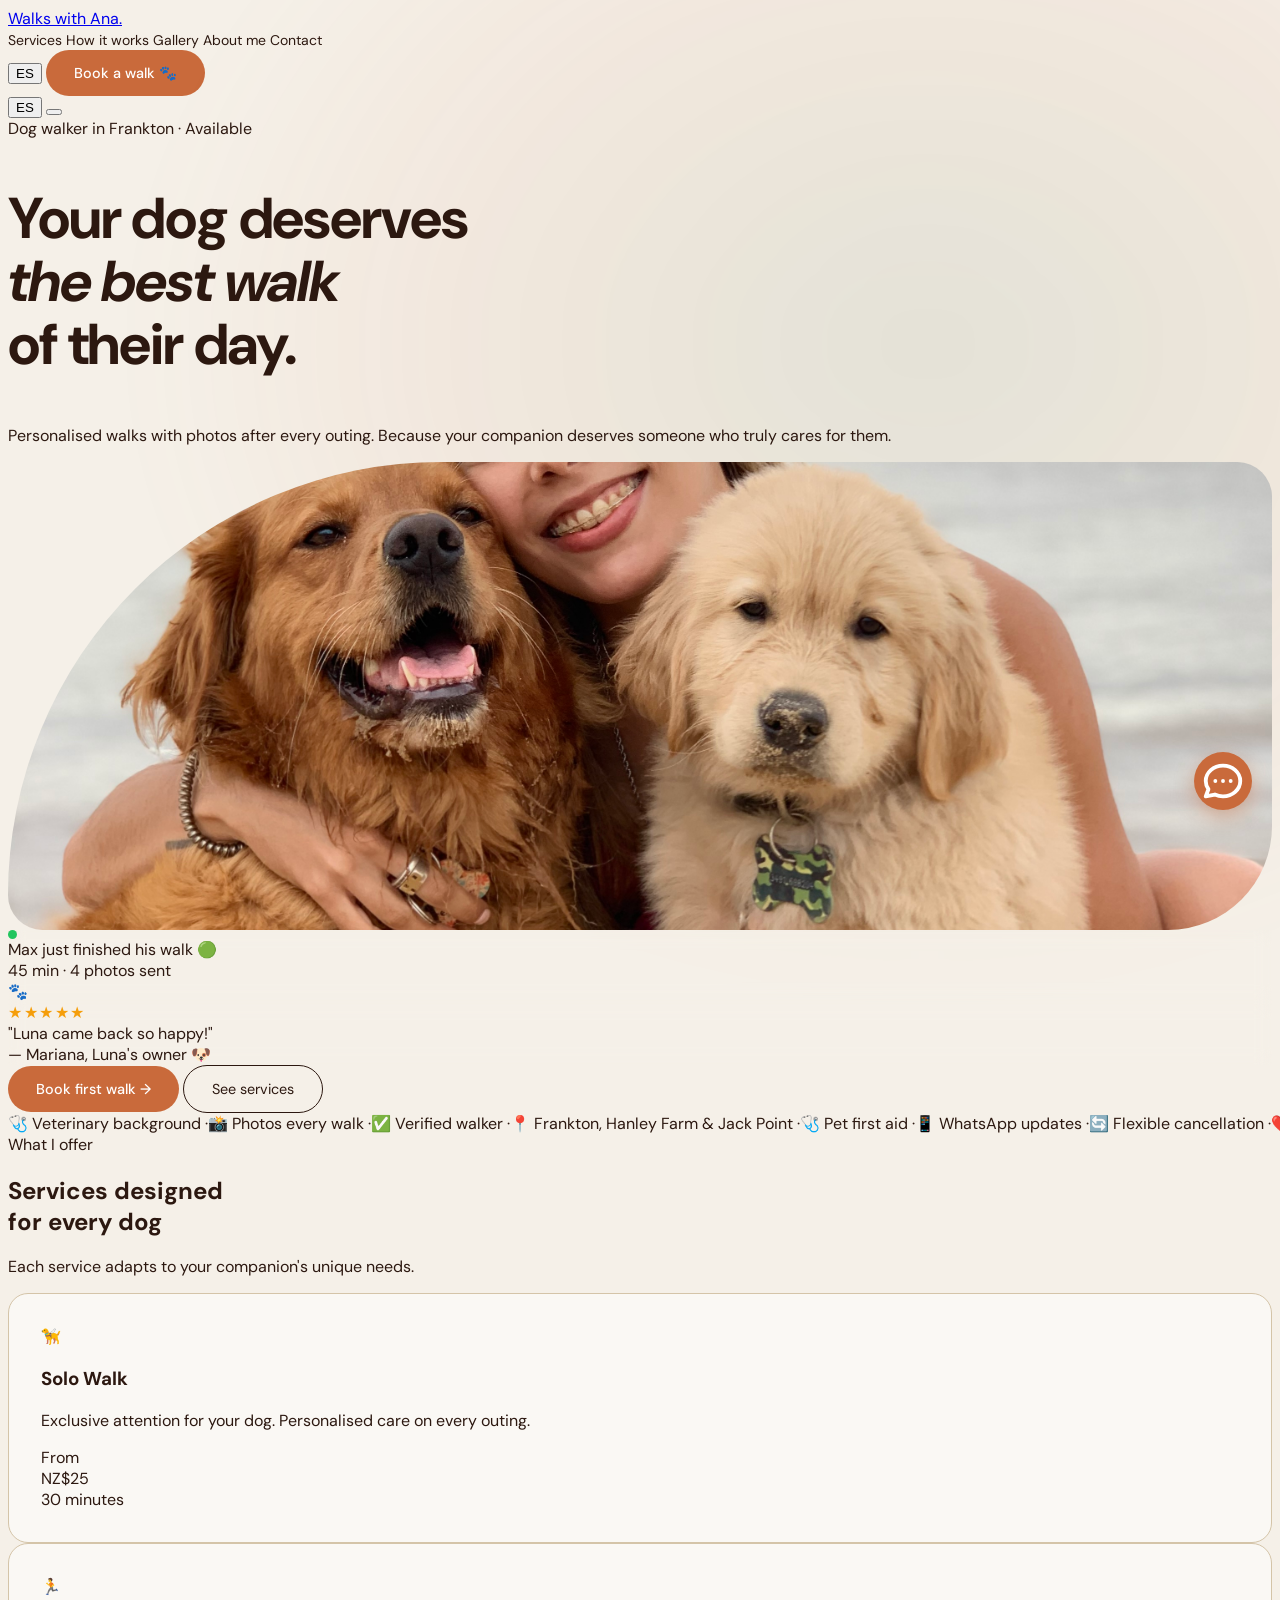
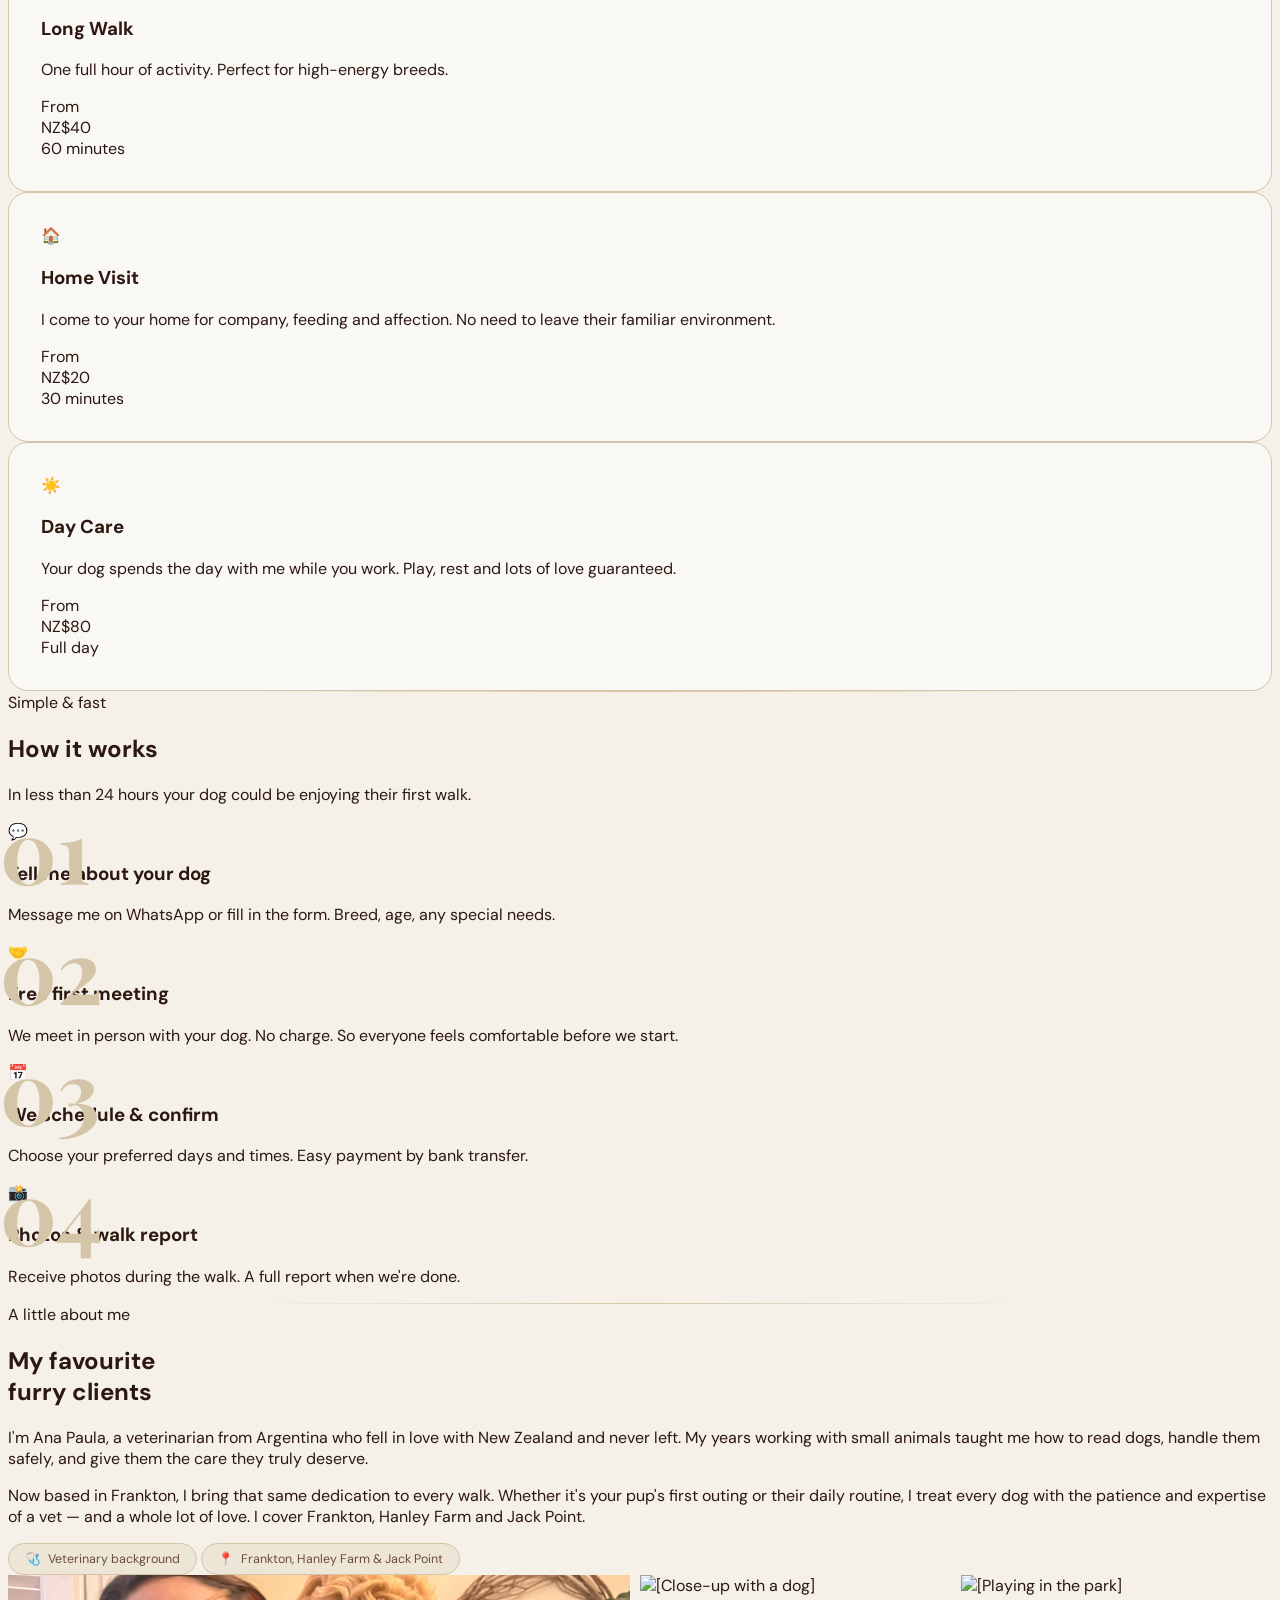
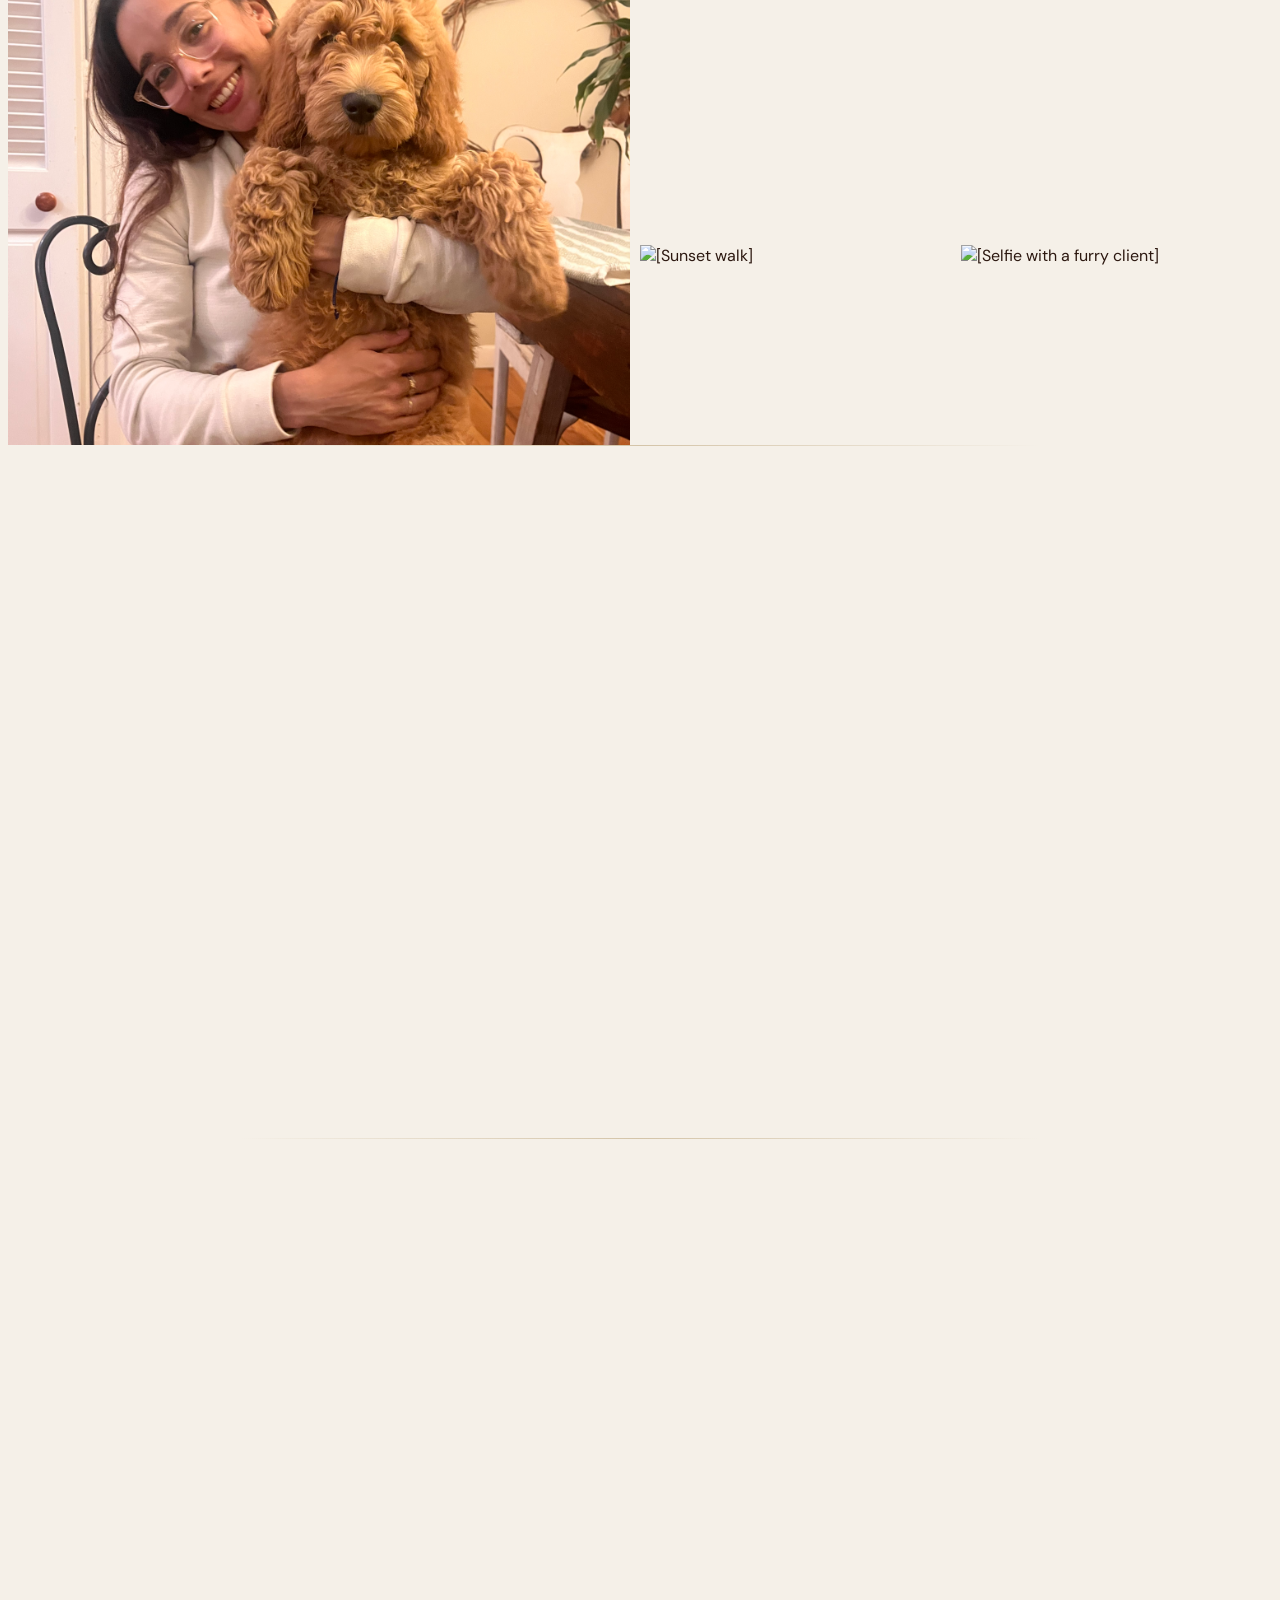
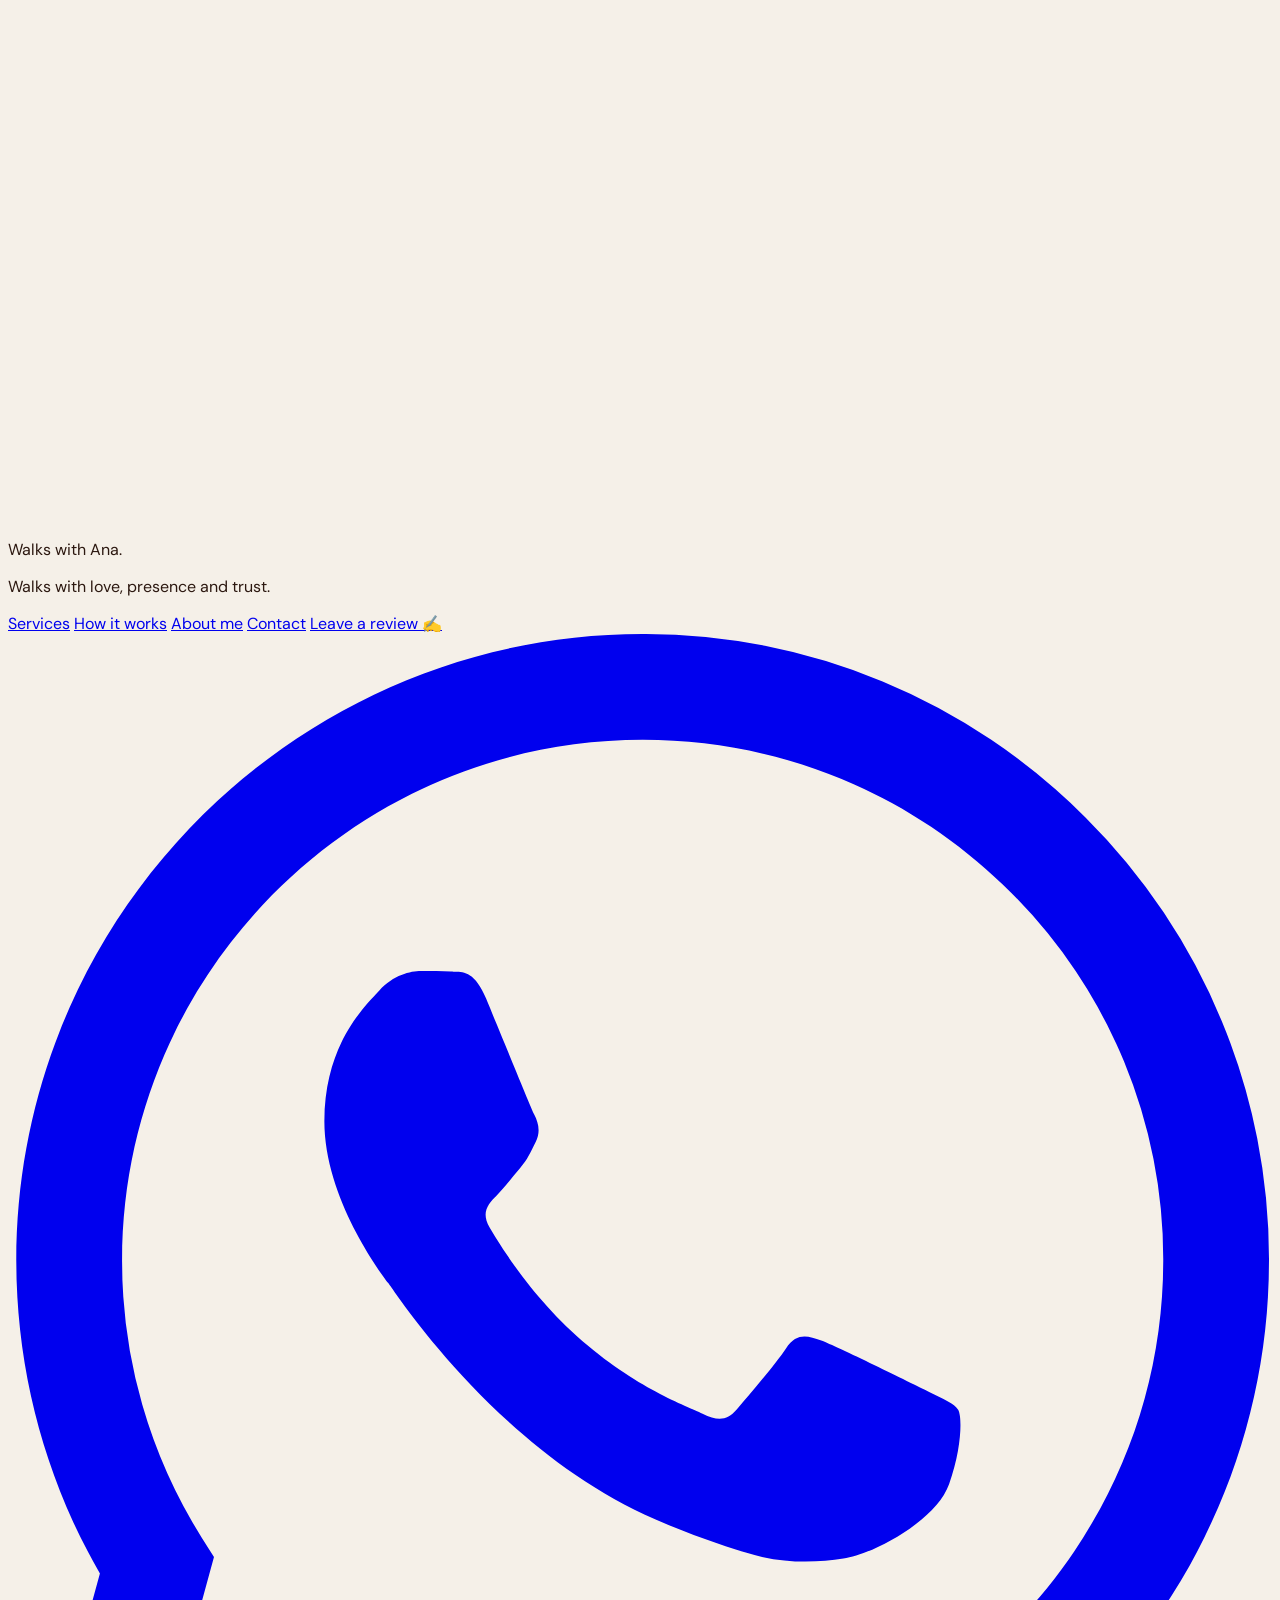
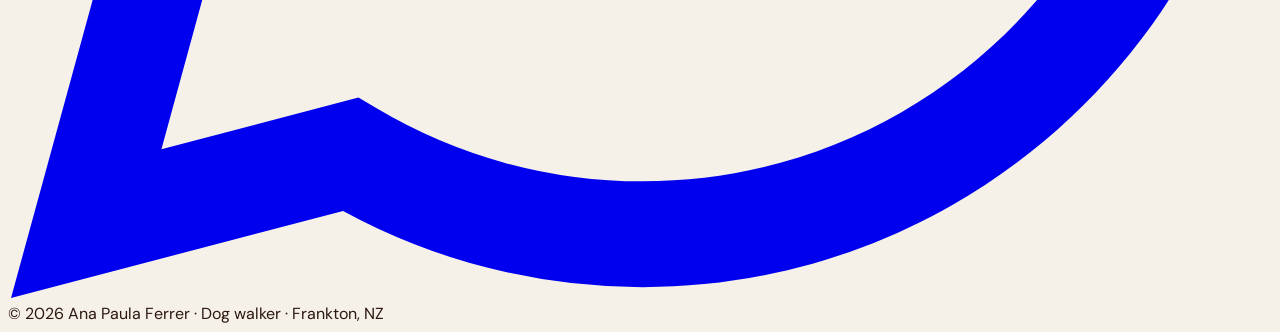
==== commit b00b8865: "Update location to Frankton/Hanley Farm/Jack Point, redesign hero layout, add gallery 3D tilt effect" ====
--- a/index.html
+++ b/index.html
@@ -3,10 +3,11 @@
   <head>
     <meta charset="UTF-8" />
     <meta name="viewport" content="width=device-width, initial-scale=1.0" />
-    <title>Walks with Ana · Dog Walker — Papamoa, NZ</title>
+    <title>Walks with Ana · Dog Walker — Frankton, NZ</title>
+    <link rel="icon" type="image/svg+xml" href="favicon.svg" />
     <meta
       name="description"
-      content="Personalised dog walks with photos every outing. Based in Papamoa, NZ."
+      content="Personalised dog walks with photos every outing. Based in Frankton, Hanley Farm &amp; Jack Point, NZ."
     />
 
     <!-- Site Config (must load before everything else) -->
@@ -199,14 +200,16 @@
          ============================================================ -->
     <section
       id="inicio"
-      class="min-h-[92vh] flex items-center bg-cream pt-4 pb-20 overflow-hidden"
+      class="min-h-[78vh] flex items-center bg-cream pt-4 pb-10 relative"
+      style="overflow-x: clip"
     >
-      <div class="max-w-6xl mx-auto px-5 w-full">
-        <div class="grid md:grid-cols-2 gap-10 lg:gap-20 items-center">
-          <!-- Text -->
-          <div class="order-2 md:order-1 reveal">
-            <div
-              class="inline-flex items-center gap-2 bg-moss/10 text-moss-dark border border-moss/20 px-4 py-1.5 rounded-full text-sm font-medium mb-6"
+      <div class="hero-blob" aria-hidden="true"></div>
+      <div class="max-w-6xl mx-auto px-5 w-full relative z-10">
+        <div class="grid md:grid-cols-2 gap-10 lg:gap-16 items-start">
+          <!-- Text column — first on all screens -->
+          <div class="order-1 reveal md:pt-6">
+            <div
+              class="hero-eyebrow-badge inline-flex items-center gap-2 bg-moss/10 text-moss-dark border border-moss/20 px-4 py-1.5 rounded-full text-sm font-medium mb-5"
             >
               <span class="live-dot"></span>
               <span data-i18n="hero_eyebrow"
@@ -214,9 +217,7 @@
               >
             </div>
 
-            <h1
-              class="font-display text-5xl lg:text-[3.6rem] xl:text-7xl font-bold leading-[1.1] mb-5 text-brown"
-            >
+            <h1 class="hero-title font-display font-bold mb-4 text-brown">
               <span data-i18n="hero_h1_a">Your dog deserves</span><br />
               <em class="text-terra"
                 ><span data-i18n="hero_h1_em">the best walk</span></em
@@ -225,42 +226,24 @@
             </h1>
 
             <p
-              class="text-brown-light text-lg leading-relaxed mb-8 max-w-[440px]"
+              class="text-brown-light text-base leading-relaxed max-w-[440px]"
               data-i18n="hero_sub"
             >
               Personalised walks with real-time GPS and photos during every
               outing. Because your companion deserves someone who cares for them
               like you do.
             </p>
-
-            <div class="flex flex-wrap gap-4 mb-12">
-              <a
-                href="#contacto"
-                class="btn-primary text-base px-7 py-4"
-                data-i18n="hero_cta_primary"
-                >Book first walk →</a
-              >
-              <a
-                href="#servicios"
-                class="btn-ghost text-base px-7 py-4"
-                data-i18n="hero_cta_secondary"
-                >See services</a
-              >
-            </div>
-
-            <!-- Stats hidden — uncomment and add real data when ready
-            <div class="flex flex-wrap gap-7">
-              walks / rating / years stats go here
-            </div>
-            -->
-          </div>
-
-          <!-- Photo + floating cards -->
-          <div class="order-1 md:order-2 relative reveal reveal-delay-2">
-            <!-- PHOTO: Hero — replace '' in config.js photos.hero with your image URL -->
-            <div
-              class="photo-placeholder w-full rounded-lg"
-              style="height: 620px; border-radius: 500px 40px 120px 40px"
+          </div>
+
+          <!-- Photo column — second on all screens -->
+          <div class="order-2 relative reveal reveal-delay-2">
+            <!-- PHOTO -->
+            <div
+              class="photo-placeholder w-full"
+              style="
+                height: clamp(320px, 52vh, 520px);
+                border-radius: 500px 40px 120px 40px;
+              "
               data-photo="hero"
             >
               <span class="text-5xl mb-2">🐕</span>
@@ -274,7 +257,7 @@
 
             <!-- Floating: live walk card -->
             <div
-              class="animate-float absolute bottom-8 -left-4 md:-left-8 bg-white-warm rounded-2xl shadow-xl px-4 py-3 flex items-center gap-3 border border-cream-border"
+              class="hero-float-card animate-float absolute bottom-20 -left-4 md:-left-8 bg-white-warm/90 rounded-2xl shadow-xl px-4 py-3 flex items-center gap-3 border border-cream-border"
             >
               <div class="live-dot"></div>
               <div>
@@ -300,7 +283,7 @@
 
             <!-- Floating: mini review card -->
             <div
-              class="animate-float-delay absolute top-10 -right-3 md:-right-7 bg-white-warm rounded-2xl shadow-lg px-4 py-3 border border-cream-border max-w-[200px]"
+              class="hero-float-card animate-float-delay absolute top-10 -right-3 md:-right-7 bg-white-warm/90 rounded-2xl shadow-lg px-4 py-3 border border-cream-border max-w-[200px]"
             >
               <div class="stars text-sm mb-1">★★★★★</div>
               <div
@@ -315,6 +298,22 @@
               >
                 — Mariana, Luna's owner 🐶
               </div>
+            </div>
+
+            <!-- CTA buttons — below the photo -->
+            <div class="flex flex-wrap gap-3 mt-5">
+              <a
+                href="#contacto"
+                class="btn-primary text-sm px-6 py-3"
+                data-i18n="hero_cta_primary"
+                >Book first walk →</a
+              >
+              <a
+                href="#servicios"
+                class="btn-ghost text-sm px-6 py-3"
+                data-i18n="hero_cta_secondary"
+                >See services</a
+              >
             </div>
           </div>
         </div>
@@ -333,9 +332,9 @@
     <!-- ============================================================
          SERVICES
          ============================================================ -->
-    <section id="servicios" class="py-24 bg-cream">
+    <section id="servicios" class="py-12 md:py-24 bg-cream">
       <div class="max-w-6xl mx-auto px-5">
-        <div class="text-center mb-16 reveal">
+        <div class="text-center mb-8 md:mb-16 reveal">
           <div
             class="text-terra text-xs font-semibold tracking-[0.2em] uppercase mb-3"
             data-i18n="services_eyebrow"
@@ -507,9 +506,9 @@
     <!-- ============================================================
          HOW IT WORKS
          ============================================================ -->
-    <section id="como-funciona" class="py-24 bg-cream">
+    <section id="como-funciona" class="py-12 md:py-24 bg-cream">
       <div class="max-w-6xl mx-auto px-5">
-        <div class="text-center mb-16 reveal">
+        <div class="text-center mb-8 md:mb-16 reveal">
           <div
             class="text-terra text-xs font-semibold tracking-[0.2em] uppercase mb-3"
             data-i18n="how_eyebrow"
@@ -631,7 +630,7 @@
     <!-- ============================================================
          GALLERY + BIO
          ============================================================ -->
-    <section id="galeria" class="py-24 bg-cream">
+    <section id="galeria" class="py-12 md:py-24 bg-cream">
       <div class="max-w-6xl mx-auto px-5">
         <div class="grid lg:grid-cols-2 gap-14 lg:gap-20 items-start">
           <!-- Bio -->
@@ -663,26 +662,25 @@
             </p>
             <div class="flex flex-wrap gap-2.5">
               <span class="trust-badge"
-                ><span>🩺</span>
-                <span data-i18n="gallery_badge1"
+                ><span>🩺</span
+                ><span data-i18n="gallery_badge1"
                   >Veterinary background</span
                 ></span
               >
               <span class="trust-badge"
-                ><span>📍</span>
-                <span data-i18n="gallery_badge2"
-                  >Papamoa &amp; nearby areas</span
+                ><span>📍</span
+                ><span data-i18n="gallery_badge2"
+                  >Frankton, Hanley Farm &amp; Jack Point</span
                 ></span
               >
             </div>
           </div>
 
-          <!-- Photo grid -->
+          <!-- Photo collage -->
           <div class="reveal reveal-delay-2">
             <div class="gallery-grid">
-              <!-- PHOTO: gallery1 — config.js → photos.gallery1 -->
               <div
-                class="photo-placeholder photo-1 rounded-2xl"
+                class="photo-placeholder photo-1 rounded-2xl gallery-item"
                 data-photo="gallery1"
               >
                 <span class="text-4xl mb-1">🐕</span>
@@ -693,10 +691,8 @@
                 >
                 <span class="opacity-60 text-[11px]">photos.gallery1</span>
               </div>
-
-              <!-- PHOTO: gallery2 — config.js → photos.gallery2 -->
               <div
-                class="photo-placeholder photo-2 rounded-2xl"
+                class="photo-placeholder photo-2 rounded-2xl gallery-item"
                 data-photo="gallery2"
               >
                 <span class="text-2xl">🐾</span>
@@ -706,10 +702,8 @@
                   >[Close-up with a dog]</span
                 >
               </div>
-
-              <!-- PHOTO: gallery3 — config.js → photos.gallery3 -->
               <div
-                class="photo-placeholder photo-3 rounded-2xl"
+                class="photo-placeholder photo-3 rounded-2xl gallery-item"
                 data-photo="gallery3"
               >
                 <span class="text-2xl">🎾</span>
@@ -719,10 +713,8 @@
                   >[Playing in the park]</span
                 >
               </div>
-
-              <!-- PHOTO: gallery4 — config.js → photos.gallery4 -->
               <div
-                class="photo-placeholder photo-4 rounded-2xl"
+                class="photo-placeholder photo-4 rounded-2xl gallery-item"
                 data-photo="gallery4"
               >
                 <span class="text-2xl">🌿</span>
@@ -732,10 +724,8 @@
                   >[Sunset walk]</span
                 >
               </div>
-
-              <!-- PHOTO: gallery5 — config.js → photos.gallery5 -->
               <div
-                class="photo-placeholder photo-5 rounded-2xl"
+                class="photo-placeholder photo-5 rounded-2xl gallery-item"
                 data-photo="gallery5"
               >
                 <span class="text-2xl">📸</span>
@@ -757,7 +747,11 @@
          Workflow: client submits reviews.html → Formspree emails Ana →
          Ana copies the review into SITE.reviews in config.js → done.
          ============================================================ -->
-    <section id="testimonios" class="py-24 bg-cream-dark" style="display: none">
+    <section
+      id="testimonios"
+      class="py-12 md:py-24 bg-cream-dark"
+      style="display: none"
+    >
       <div class="max-w-6xl mx-auto px-5">
         <div class="text-center mb-16">
           <div
@@ -787,9 +781,9 @@
 
     <!-- PRICING SECTION — hidden for now, uncomment when ready
     <div class="section-divider"></div>
-    <section id="precios" class="py-24 bg-cream">
+    <section id="precios" class="py-12 md:py-24 bg-cream">
       <div class="max-w-5xl mx-auto px-5">
-        <div class="text-center mb-16 reveal">
+        <div class="text-center mb-8 md:mb-16 reveal">
           <div
             class="text-terra text-xs font-semibold tracking-[0.2em] uppercase mb-3"
             data-i18n="pricing_eyebrow"
@@ -986,15 +980,20 @@
     <!-- ============================================================
          ABOUT ME
          ============================================================ -->
-    <section id="sobre-mi" class="py-24 bg-cream">
+    <section id="sobre-mi" class="py-12 md:py-24 bg-cream">
       <div class="max-w-4xl mx-auto px-5">
         <div class="grid md:grid-cols-2 gap-12 lg:gap-16 items-center reveal">
-          <!-- PHOTO: profile — config.js → photos.profile -->
-          <div class="flex justify-center">
-            <div class="relative">
+          <!-- PHOTO: profile — second on mobile, first on desktop -->
+          <div class="flex justify-center order-2 md:order-1">
+            <div class="relative profile-photo-wrap">
               <div
                 class="photo-placeholder rounded-full"
-                style="width: 340px; height: 340px; border-radius: 50%"
+                style="
+                  width: 400px;
+                  height: 400px;
+                  border-radius: 50%;
+                  overflow: hidden;
+                "
                 data-photo="profile"
               >
                 <span class="text-4xl mb-1">😊</span>
@@ -1003,15 +1002,12 @@
                 >
                 <span class="opacity-60 text-[11px]">photos.profile</span>
               </div>
-              <div
-                class="absolute rounded-full border-4 border-terra/20 pointer-events-none"
-                style="inset: -10px; border-radius: 50%"
-              ></div>
-            </div>
-          </div>
-
-          <!-- Bio -->
-          <div>
+              <div class="profile-ring pointer-events-none"></div>
+            </div>
+          </div>
+
+          <!-- Bio — first on mobile, second on desktop -->
+          <div class="order-1 md:order-2">
             <div
               class="text-terra text-xs font-semibold tracking-[0.2em] uppercase mb-2"
               data-i18n="about_eyebrow"
@@ -1057,7 +1053,7 @@
                   📍
                 </div>
                 <span class="text-sm text-brown" data-i18n="about_badge2"
-                  >Based in Papamoa · nearby areas covered</span
+                  >Based in Frankton · Hanley Farm &amp; Jack Point</span
                 >
               </div>
               <!-- insurance badge removed -->
@@ -1078,7 +1074,7 @@
     <!-- ============================================================
          CONTACT
          ============================================================ -->
-    <section id="contacto" class="py-24 bg-cream">
+    <section id="contacto" class="py-12 md:py-24 bg-cream">
       <div class="max-w-5xl mx-auto px-5">
         <div class="grid lg:grid-cols-2 gap-14 lg:gap-20">
           <!-- Info + contact methods -->
@@ -1129,49 +1125,6 @@
                   <div
                     class="text-xs text-brown-light mt-0.5"
                     data-wa-sub
-                  ></div>
-                </div>
-                <span
-                  class="text-brown-light text-sm group-hover:translate-x-1 transition-transform"
-                  >→</span
-                >
-              </a>
-
-              <!-- Instagram -->
-              <a
-                href="#"
-                class="contact-method bg-pink-50/70 border border-pink-200/80 hover:bg-pink-100/70 group"
-                data-ig-link
-              >
-                <div
-                  class="w-12 h-12 rounded-xl flex items-center justify-center text-white flex-shrink-0"
-                  style="
-                    background: linear-gradient(
-                      135deg,
-                      #f09433,
-                      #e6683c,
-                      #dc2743,
-                      #cc2366,
-                      #bc1888
-                    );
-                  "
-                >
-                  <svg viewBox="0 0 24 24" fill="currentColor" class="w-6 h-6">
-                    <path
-                      d="M12 2.163c3.204 0 3.584.012 4.85.07 3.252.148 4.771 1.691 4.919 4.919.058 1.265.069 1.645.069 4.849 0 3.205-.012 3.584-.069 4.849-.149 3.225-1.664 4.771-4.919 4.919-1.266.058-1.644.07-4.85.07-3.204 0-3.584-.012-4.849-.07-3.26-.149-4.771-1.699-4.919-4.92-.058-1.265-.07-1.644-.07-4.849 0-3.204.013-3.583.07-4.849.149-3.227 1.664-4.771 4.919-4.919 1.266-.057 1.645-.069 4.849-.069zm0-2.163c-3.259 0-3.667.014-4.947.072-4.358.2-6.78 2.618-6.98 6.98-.059 1.281-.073 1.689-.073 4.948 0 3.259.014 3.668.072 4.948.2 4.358 2.618 6.78 6.98 6.98 1.281.058 1.689.072 4.948.072 3.259 0 3.668-.014 4.948-.072 4.354-.2 6.782-2.618 6.979-6.98.059-1.28.073-1.689.073-4.948 0-3.259-.014-3.667-.072-4.947-.196-4.354-2.617-6.78-6.979-6.98-1.281-.059-1.69-.073-4.949-.073zm0 5.838c-3.403 0-6.162 2.759-6.162 6.162s2.759 6.163 6.162 6.163 6.162-2.759 6.162-6.163c0-3.403-2.759-6.162-6.162-6.162zm0 10.162c-2.209 0-4-1.79-4-4 0-2.209 1.791-4 4-4s4 1.791 4 4c0 2.21-1.791 4-4 4zm6.406-11.845c-.796 0-1.441.645-1.441 1.44s.645 1.44 1.441 1.44c.795 0 1.439-.645 1.439-1.44s-.644-1.44-1.439-1.44z"
-                    />
-                  </svg>
-                </div>
-                <div class="flex-1 min-w-0">
-                  <div
-                    class="font-semibold text-brown text-sm"
-                    data-i18n="ig_title"
-                  >
-                    Instagram
-                  </div>
-                  <div
-                    class="text-xs text-brown-light mt-0.5"
-                    data-ig-sub
                   ></div>
                 </div>
                 <span
@@ -1398,18 +1351,6 @@
                 />
               </svg>
             </a>
-            <a
-              href="#"
-              class="w-10 h-10 bg-cream/10 hover:bg-pink-600 rounded-xl flex items-center justify-center transition-colors"
-              data-ig-link
-              aria-label="Instagram"
-            >
-              <svg viewBox="0 0 24 24" fill="currentColor" class="w-5 h-5">
-                <path
-                  d="M12 2.163c3.204 0 3.584.012 4.85.07 3.252.148 4.771 1.691 4.919 4.919.058 1.265.069 1.645.069 4.849 0 3.205-.012 3.584-.069 4.849-.149 3.225-1.664 4.771-4.919 4.919-1.266.058-1.644.07-4.85.07-3.204 0-3.584-.012-4.849-.07-3.26-.149-4.771-1.699-4.919-4.92-.058-1.265-.07-1.644-.07-4.849 0-3.204.013-3.583.07-4.849.149-3.227 1.664-4.771 4.919-4.919 1.266-.057 1.645-.069 4.849-.069zm0-2.163c-3.259 0-3.667.014-4.947.072-4.358.2-6.78 2.618-6.98 6.98-.059 1.281-.073 1.689-.073 4.948 0 3.259.014 3.668.072 4.948.2 4.358 2.618 6.78 6.98 6.98 1.281.058 1.689.072 4.948.072 3.259 0 3.668-.014 4.948-.072 4.354-.2 6.782-2.618 6.979-6.98.059-1.28.073-1.689.073-4.948 0-3.259-.014-3.667-.072-4.947-.196-4.354-2.617-6.78-6.979-6.98-1.281-.059-1.69-.073-4.949-.073zm0 5.838c-3.403 0-6.162 2.759-6.162 6.162s2.759 6.163 6.162 6.163 6.162-2.759 6.162-6.163c0-3.403-2.759-6.162-6.162-6.162zm0 10.162c-2.209 0-4-1.79-4-4 0-2.209 1.791-4 4-4s4 1.791 4 4c0 2.21-1.791 4-4 4zm6.406-11.845c-.796 0-1.441.645-1.441 1.44s.645 1.44 1.441 1.44c.795 0 1.439-.645 1.439-1.44s-.644-1.44-1.439-1.44z"
-                />
-              </svg>
-            </a>
           </div>
         </div>
 
@@ -1438,23 +1379,6 @@
           <svg viewBox="0 0 24 24" fill="currentColor" class="w-5 h-5">
             <path
               d="M17.472 14.382c-.297-.149-1.758-.867-2.03-.967-.273-.099-.471-.148-.67.15-.197.297-.767.966-.94 1.164-.173.199-.347.223-.644.075-.297-.15-1.255-.463-2.39-1.475-.883-.788-1.48-1.761-1.653-2.059-.173-.297-.018-.458.13-.606.134-.133.298-.347.446-.52.149-.174.198-.298.298-.497.099-.198.05-.371-.025-.52-.075-.149-.669-1.612-.916-2.207-.242-.579-.487-.5-.669-.51-.173-.008-.371-.01-.57-.01-.198 0-.52.074-.792.372-.272.297-1.04 1.016-1.04 2.479 0 1.462 1.065 2.875 1.213 3.074.149.198 2.096 3.2 5.077 4.487.709.306 1.262.489 1.694.625.712.227 1.36.195 1.871.118.571-.085 1.758-.719 2.006-1.413.248-.694.248-1.289.173-1.413-.074-.124-.272-.198-.57-.347m-5.421 7.403h-.004a9.87 9.87 0 01-5.031-1.378l-.361-.214-3.741.982.998-3.648-.235-.374a9.86 9.86 0 01-1.51-5.26c.001-5.45 4.436-9.884 9.888-9.884 2.64 0 5.122 1.03 6.988 2.898a9.825 9.825 0 012.893 6.994c-.003 5.45-4.437 9.884-9.885 9.884m8.413-18.297A11.815 11.815 0 0012.05 0C5.495 0 .16 5.335.157 11.892c0 2.096.547 4.142 1.588 5.945L.057 24l6.305-1.654a11.882 11.882 0 005.683 1.448h.005c6.554 0 11.89-5.335 11.893-11.893a11.821 11.821 0 00-3.48-8.413z"
-            />
-          </svg>
-        </a>
-      </div>
-
-      <div class="fab-sub" id="fabInstagram">
-        <span class="fab-label" data-i18n="fab_ig">Instagram</span>
-        <a
-          href="#"
-          class="fab-sub-btn"
-          style="background: linear-gradient(135deg, #f09433, #dc2743, #bc1888)"
-          data-ig-link
-          aria-label="Instagram"
-        >
-          <svg viewBox="0 0 24 24" fill="currentColor" class="w-5 h-5">
-            <path
-              d="M12 2.163c3.204 0 3.584.012 4.85.07 3.252.148 4.771 1.691 4.919 4.919.058 1.265.069 1.645.069 4.849 0 3.205-.012 3.584-.069 4.849-.149 3.225-1.664 4.771-4.919 4.919-1.266.058-1.644.07-4.85.07-3.204 0-3.584-.012-4.849-.07-3.26-.149-4.771-1.699-4.919-4.92-.058-1.265-.07-1.644-.07-4.849 0-3.204.013-3.583.07-4.849.149-3.227 1.664-4.771 4.919-4.919 1.266-.057 1.645-.069 4.849-.069zm0-2.163c-3.259 0-3.667.014-4.947.072-4.358.2-6.78 2.618-6.98 6.98-.059 1.281-.073 1.689-.073 4.948 0 3.259.014 3.668.072 4.948.2 4.358 2.618 6.78 6.98 6.98 1.281.058 1.689.072 4.948.072 3.259 0 3.668-.014 4.948-.072 4.354-.2 6.782-2.618 6.979-6.98.059-1.28.073-1.689.073-4.948 0-3.259-.014-3.667-.072-4.947-.196-4.354-2.617-6.78-6.979-6.98-1.281-.059-1.69-.073-4.949-.073zm0 5.838c-3.403 0-6.162 2.759-6.162 6.162s2.759 6.163 6.162 6.163 6.162-2.759 6.162-6.163c0-3.403-2.759-6.162-6.162-6.162zm0 10.162c-2.209 0-4-1.79-4-4 0-2.209 1.791-4 4-4s4 1.791 4 4c0 2.21-1.791 4-4 4zm6.406-11.845c-.796 0-1.441.645-1.441 1.44s.645 1.44 1.441 1.44c.795 0 1.439-.645 1.439-1.44s-.644-1.44-1.439-1.44z"
             />
           </svg>
         </a>
@@ -1783,7 +1707,6 @@
       // ── FAB ───────────────────────────────────────────────────────
       const fabToggle = document.getElementById("fabToggle");
       const fabWhatsapp = document.getElementById("fabWhatsapp");
-      const fabInstagram = document.getElementById("fabInstagram");
       const fabIcon = document.getElementById("fabIcon");
       let fabOpen = false;
 
@@ -1791,7 +1714,6 @@
         e.stopPropagation();
         fabOpen = !fabOpen;
         fabWhatsapp.classList.toggle("visible", fabOpen);
-        fabInstagram.classList.toggle("visible", fabOpen);
         fabToggle.style.background = fabOpen ? "var(--moss)" : "var(--terra)";
         fabIcon.style.transform = fabOpen ? "rotate(45deg)" : "";
         fabToggle.setAttribute("aria-expanded", fabOpen);
@@ -1801,7 +1723,6 @@
         if (!e.target.closest(".fab-container") && fabOpen) {
           fabOpen = false;
           fabWhatsapp.classList.remove("visible");
-          fabInstagram.classList.remove("visible");
           fabToggle.style.background = "var(--terra)";
           fabIcon.style.transform = "";
         }
@@ -1821,5 +1742,65 @@
         // If formspreeId is set, form submits normally via action/method set by wireForm()
       });
     </script>
+
+    <!-- ============================================================
+         GALLERY — 3D tilt + staggered entrance
+         ============================================================ -->
+    <script>
+      (function () {
+        const prefersReduced = window.matchMedia(
+          "(prefers-reduced-motion: reduce)",
+        ).matches;
+        if (prefersReduced) return;
+
+        // Staggered entrance: observe the gallery grid, animate each item in sequence
+        const gridObs = new IntersectionObserver(
+          (entries) => {
+            entries.forEach((entry) => {
+              if (!entry.isIntersecting) return;
+              const items = entry.target.querySelectorAll(".gallery-item");
+              items.forEach((el, i) => {
+                el.style.opacity = "0";
+                el.style.transform = "translateY(28px) scale(0.97)";
+                el.style.transition = `opacity 0.55s ease ${i * 0.09}s, transform 0.55s ease ${i * 0.09}s`;
+                requestAnimationFrame(() =>
+                  requestAnimationFrame(() => {
+                    el.style.opacity = "1";
+                    el.style.transform = "translateY(0) scale(1)";
+                  }),
+                );
+              });
+              gridObs.unobserve(entry.target);
+            });
+          },
+          { threshold: 0.15 },
+        );
+
+        document.querySelectorAll(".gallery-grid").forEach((g) => {
+          gridObs.observe(g);
+        });
+
+        // 3D tilt on hover (desktop only)
+        if (!("ontouchstart" in window)) {
+          document.querySelectorAll(".gallery-item").forEach((el) => {
+            el.addEventListener("mouseenter", () => {
+              el.style.transition =
+                "transform 0.15s ease, box-shadow 0.3s ease";
+            });
+            el.addEventListener("mousemove", (e) => {
+              const r = el.getBoundingClientRect();
+              const x = (e.clientX - r.left) / r.width - 0.5;
+              const y = (e.clientY - r.top) / r.height - 0.5;
+              el.style.transform = `perspective(700px) rotateY(${x * 14}deg) rotateX(${-y * 14}deg) scale(1.04)`;
+            });
+            el.addEventListener("mouseleave", () => {
+              el.style.transition =
+                "transform 0.55s cubic-bezier(0.23,1,0.32,1), box-shadow 0.3s ease";
+              el.style.transform = "";
+            });
+          });
+        }
+      })();
+    </script>
   </body>
 </html>
--- a/styles.css
+++ b/styles.css
@@ -111,13 +111,13 @@
 @media (max-width: 640px) {
   .gallery-grid {
     grid-template-columns: 1fr 1fr;
-    grid-template-rows: 200px 160px 160px;
+    grid-template-rows: 160px 160px;
   }
-  .gallery-grid .photo-1 { grid-column: 1 / 3; grid-row: 1; }
-  .gallery-grid .photo-2 { grid-column: 1;     grid-row: 2; }
-  .gallery-grid .photo-3 { grid-column: 2;     grid-row: 2; }
-  .gallery-grid .photo-4 { grid-column: 1;     grid-row: 3; }
-  .gallery-grid .photo-5 { grid-column: 2;     grid-row: 3; }
+  .gallery-grid .photo-1 { display: none; }
+  .gallery-grid .photo-2 { grid-column: 1; grid-row: 1; }
+  .gallery-grid .photo-3 { grid-column: 2; grid-row: 1; }
+  .gallery-grid .photo-4 { grid-column: 1; grid-row: 2; }
+  .gallery-grid .photo-5 { grid-column: 2; grid-row: 2; }
 }
 
 /* ============================================================
@@ -548,3 +548,205 @@
    ============================================================ */
 .text-display { font-family: 'Playfair Display', serif; }
 .stars        { color: #f59e0b; letter-spacing: 0.1em; }
+
+/* ============================================================
+   GALLERY COLLAGE — hover + 3D tilt effects
+   ============================================================ */
+.gallery-item {
+  will-change: transform;
+  /* transition set dynamically by JS; base box-shadow transition here */
+  transition: box-shadow 0.3s ease;
+}
+
+.gallery-item:hover {
+  box-shadow: 0 16px 48px rgba(44,24,16,0.18);
+  z-index: 2;
+}
+
+/* ============================================================
+   HERO — fluid title + decorative blob
+   ============================================================ */
+.hero-title {
+  font-size: clamp(2rem, 3.5vw + 0.8rem, 3.8rem);
+  line-height: 1.1;
+  letter-spacing: -0.02em;
+}
+
+.hero-blob {
+  position: absolute;
+  inset: -80px;
+  background: radial-gradient(ellipse 55% 60% at 70% 40%,
+    rgba(74,103,65,0.10) 0%,
+    rgba(201,106,59,0.06) 60%,
+    transparent 100%);
+  pointer-events: none;
+  z-index: 0;
+  filter: blur(40px);
+}
+
+/* Hero eyebrow — gentle pulse on the badge */
+.hero-eyebrow-badge {
+  transition: box-shadow 0.3s ease, border-color 0.3s ease;
+}
+.hero-eyebrow-badge:hover {
+  box-shadow: 0 0 0 4px rgba(74,103,65,0.1);
+  border-color: rgba(74,103,65,0.4);
+}
+
+/* Floating cards — extra polish */
+.hero-float-card {
+  backdrop-filter: blur(8px);
+  -webkit-backdrop-filter: blur(8px);
+}
+
+/* ============================================================
+   GALLERY — photo hover zoom + overlay
+   ============================================================ */
+.gallery-grid > div {
+  overflow: hidden;
+  transition: box-shadow 0.35s ease;
+}
+
+.gallery-grid > div:hover {
+  box-shadow: 0 12px 40px rgba(44,24,16,0.14);
+}
+
+.gallery-grid > div .photo-placeholder,
+.gallery-grid > div img {
+  transition: transform 0.5s cubic-bezier(0.25, 0.46, 0.45, 0.94);
+  width: 100%;
+  height: 100%;
+  object-fit: cover;
+  display: block;
+}
+
+.gallery-grid > div:hover .photo-placeholder,
+.gallery-grid > div:hover img {
+  transform: scale(1.06);
+}
+
+/* Gallery overlay on hover */
+.gallery-grid > div {
+  position: relative;
+}
+
+.gallery-grid > div::after {
+  content: '';
+  position: absolute;
+  inset: 0;
+  background: linear-gradient(135deg,
+    rgba(74,103,65,0.25) 0%,
+    rgba(201,106,59,0.15) 100%);
+  opacity: 0;
+  transition: opacity 0.4s ease;
+  pointer-events: none;
+  z-index: 1;
+  border-radius: inherit;
+}
+
+.gallery-grid > div:hover::after {
+  opacity: 1;
+}
+
+/* ============================================================
+   MICRO-INTERACTIONS — enhanced states
+   ============================================================ */
+
+/* Trust badges */
+.trust-badge {
+  transition: background 0.25s ease, border-color 0.25s ease,
+              color 0.25s ease, transform 0.25s ease;
+}
+.trust-badge:hover {
+  background: rgba(74,103,65,0.12);
+  border-color: var(--moss-light);
+  color: var(--moss-dark);
+  transform: translateY(-2px);
+}
+
+/* Contact method cards — richer hover */
+.contact-method {
+  transition: all 0.3s cubic-bezier(0.25, 0.46, 0.45, 0.94);
+  box-shadow: 0 2px 8px rgba(44,24,16,0.04);
+}
+.contact-method:hover {
+  transform: translateX(6px);
+  box-shadow: 0 8px 24px rgba(44,24,16,0.10);
+}
+
+/* Service cards — smoother spring-like feel */
+.service-card {
+  transition: background 0.35s ease, border-color 0.35s ease,
+              color 0.35s ease, transform 0.35s cubic-bezier(0.34, 1.56, 0.64, 1),
+              box-shadow 0.35s ease;
+}
+
+/* Primary button — subtle pulse glow on hover */
+.btn-primary {
+  transition: background 0.3s ease, transform 0.3s cubic-bezier(0.34, 1.56, 0.64, 1),
+              box-shadow 0.3s ease;
+}
+
+/* Ghost button — fill slide effect */
+.btn-ghost {
+  position: relative;
+  overflow: hidden;
+  z-index: 0;
+}
+.btn-ghost::before {
+  content: '';
+  position: absolute;
+  inset: 0;
+  background: var(--brown);
+  transform: scaleX(0);
+  transform-origin: left;
+  transition: transform 0.3s cubic-bezier(0.25, 0.46, 0.45, 0.94);
+  z-index: -1;
+  border-radius: inherit;
+}
+.btn-ghost:hover::before { transform: scaleX(1); }
+.btn-ghost:hover { color: var(--cream); background: transparent; }
+
+/* Nav link — faster, snappier underline */
+.nav-link::after {
+  transition: width 0.25s cubic-bezier(0.25, 0.46, 0.45, 0.94);
+}
+
+/* ============================================================
+   ABOUT SECTION — profile photo ring animation
+   ============================================================ */
+.profile-ring {
+  position: absolute;
+  inset: -10px;
+  border-radius: 50%;
+  border: 2px solid transparent;
+  background: linear-gradient(135deg, rgba(201,106,59,0.3), rgba(74,103,65,0.3))
+              border-box;
+  -webkit-mask:
+    linear-gradient(#fff 0 0) padding-box,
+    linear-gradient(#fff 0 0);
+  -webkit-mask-composite: destination-out;
+  mask-composite: exclude;
+  transition: opacity 0.4s ease;
+  opacity: 0.6;
+}
+
+.profile-photo-wrap:hover .profile-ring {
+  opacity: 1;
+  animation: ring-spin 8s linear infinite;
+}
+
+@keyframes ring-spin {
+  to { transform: rotate(360deg); }
+}
+
+@media (prefers-reduced-motion: reduce) {
+  .gallery-grid > div .photo-placeholder,
+  .gallery-grid > div img,
+  .btn-ghost::before,
+  .nav-link::after,
+  .profile-photo-wrap:hover .profile-ring {
+    transition: none;
+    animation: none;
+  }
+}
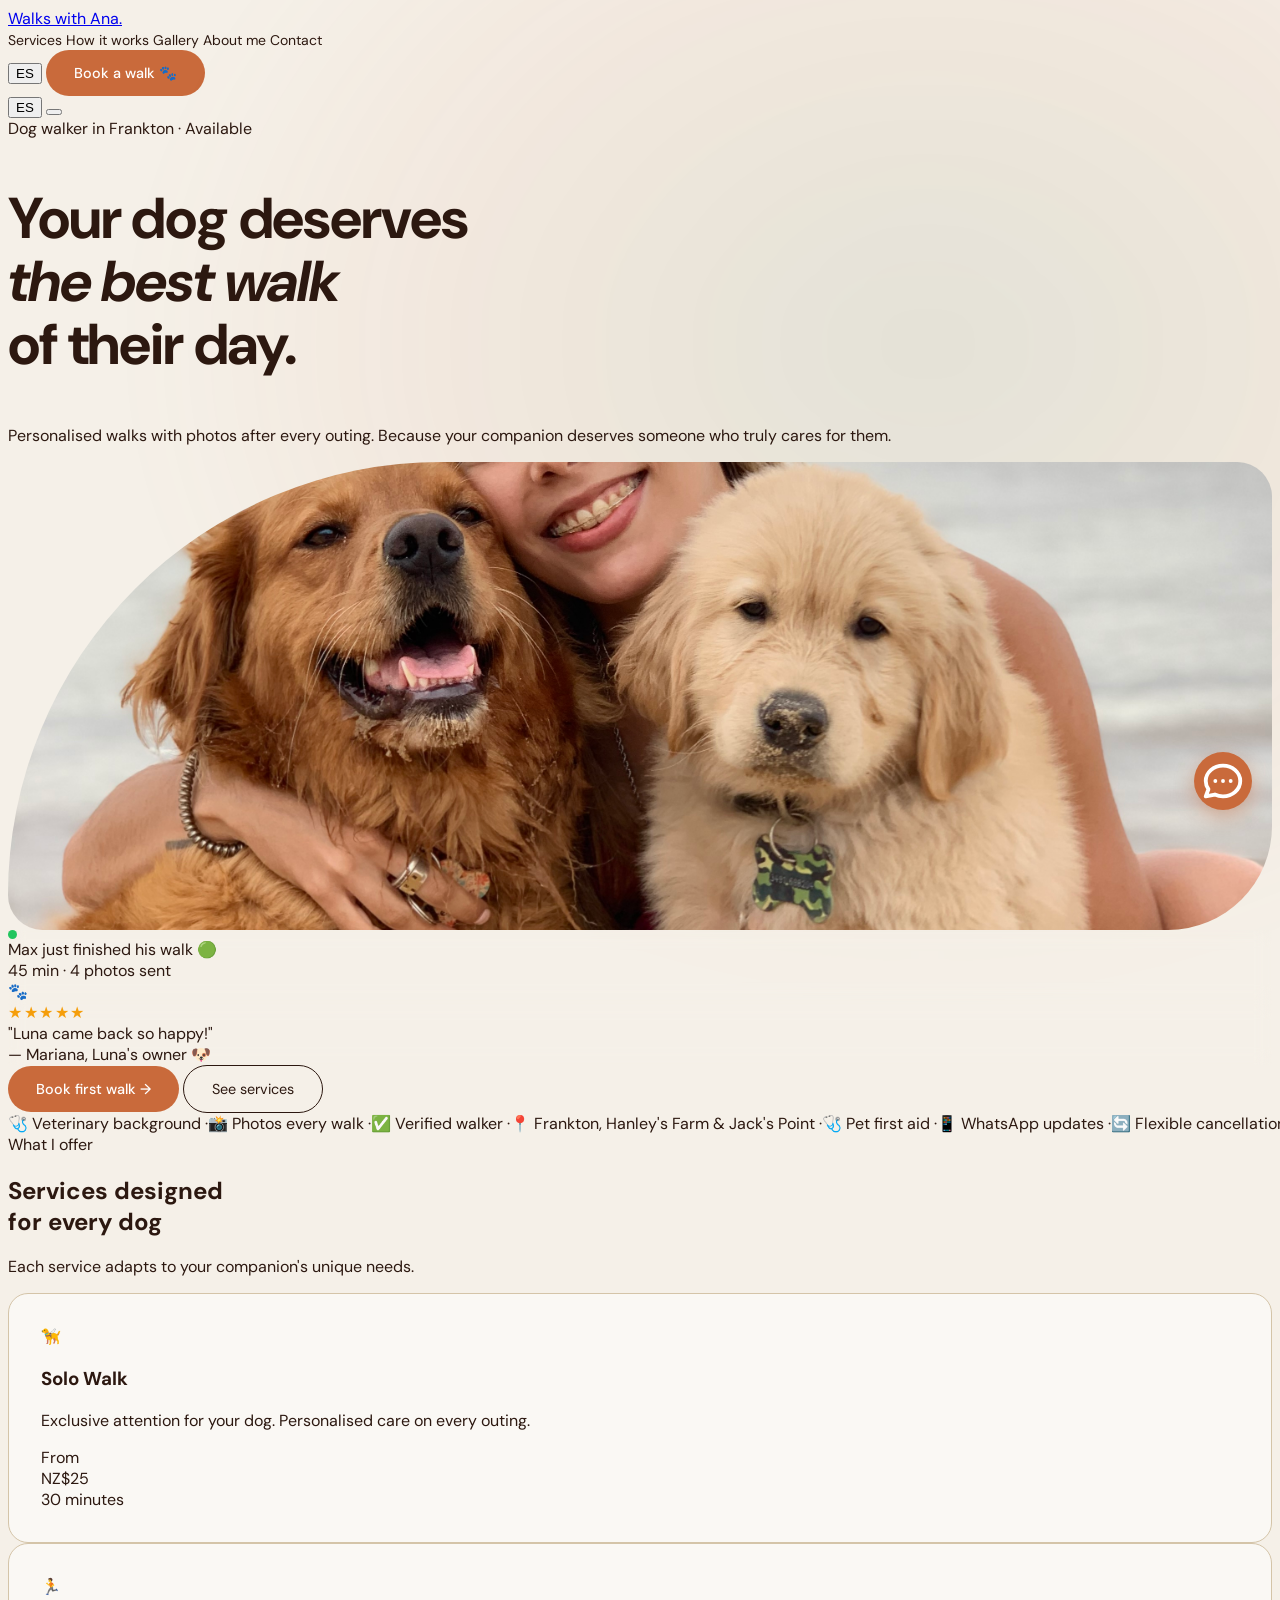
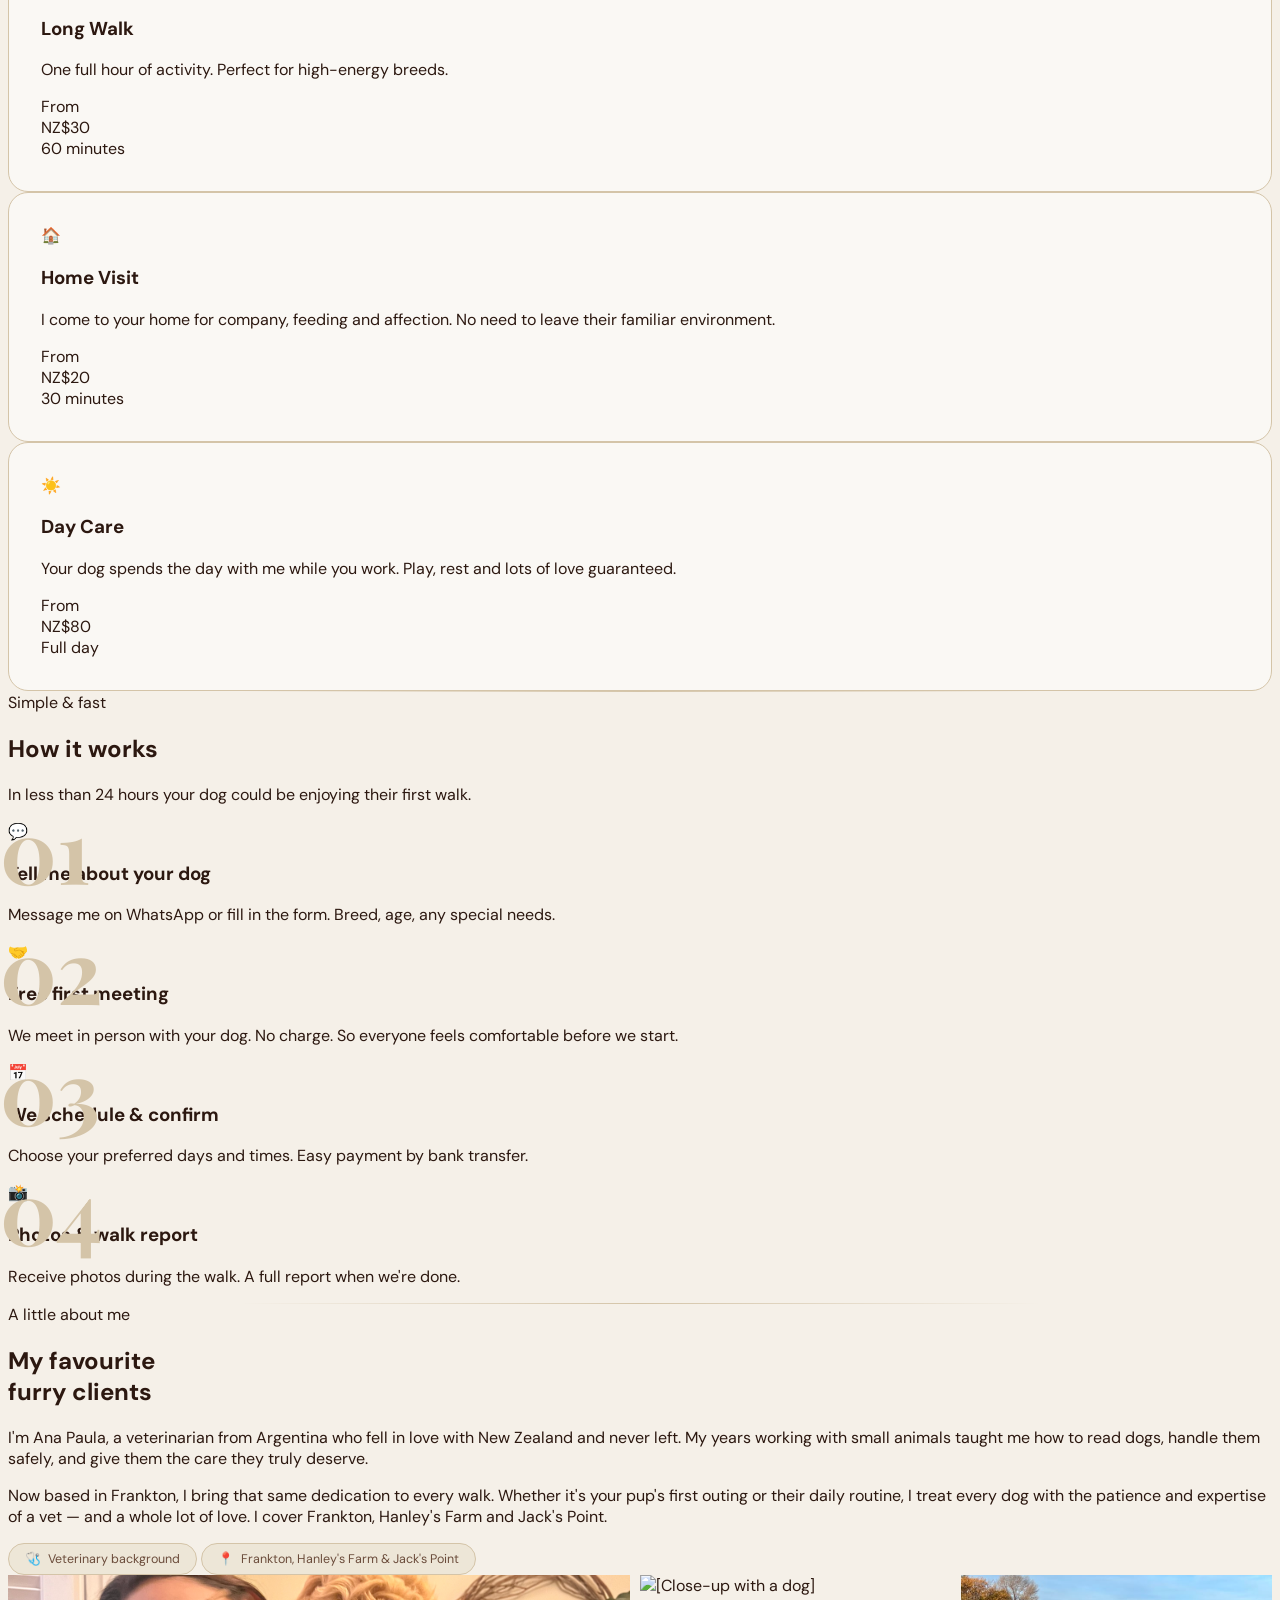
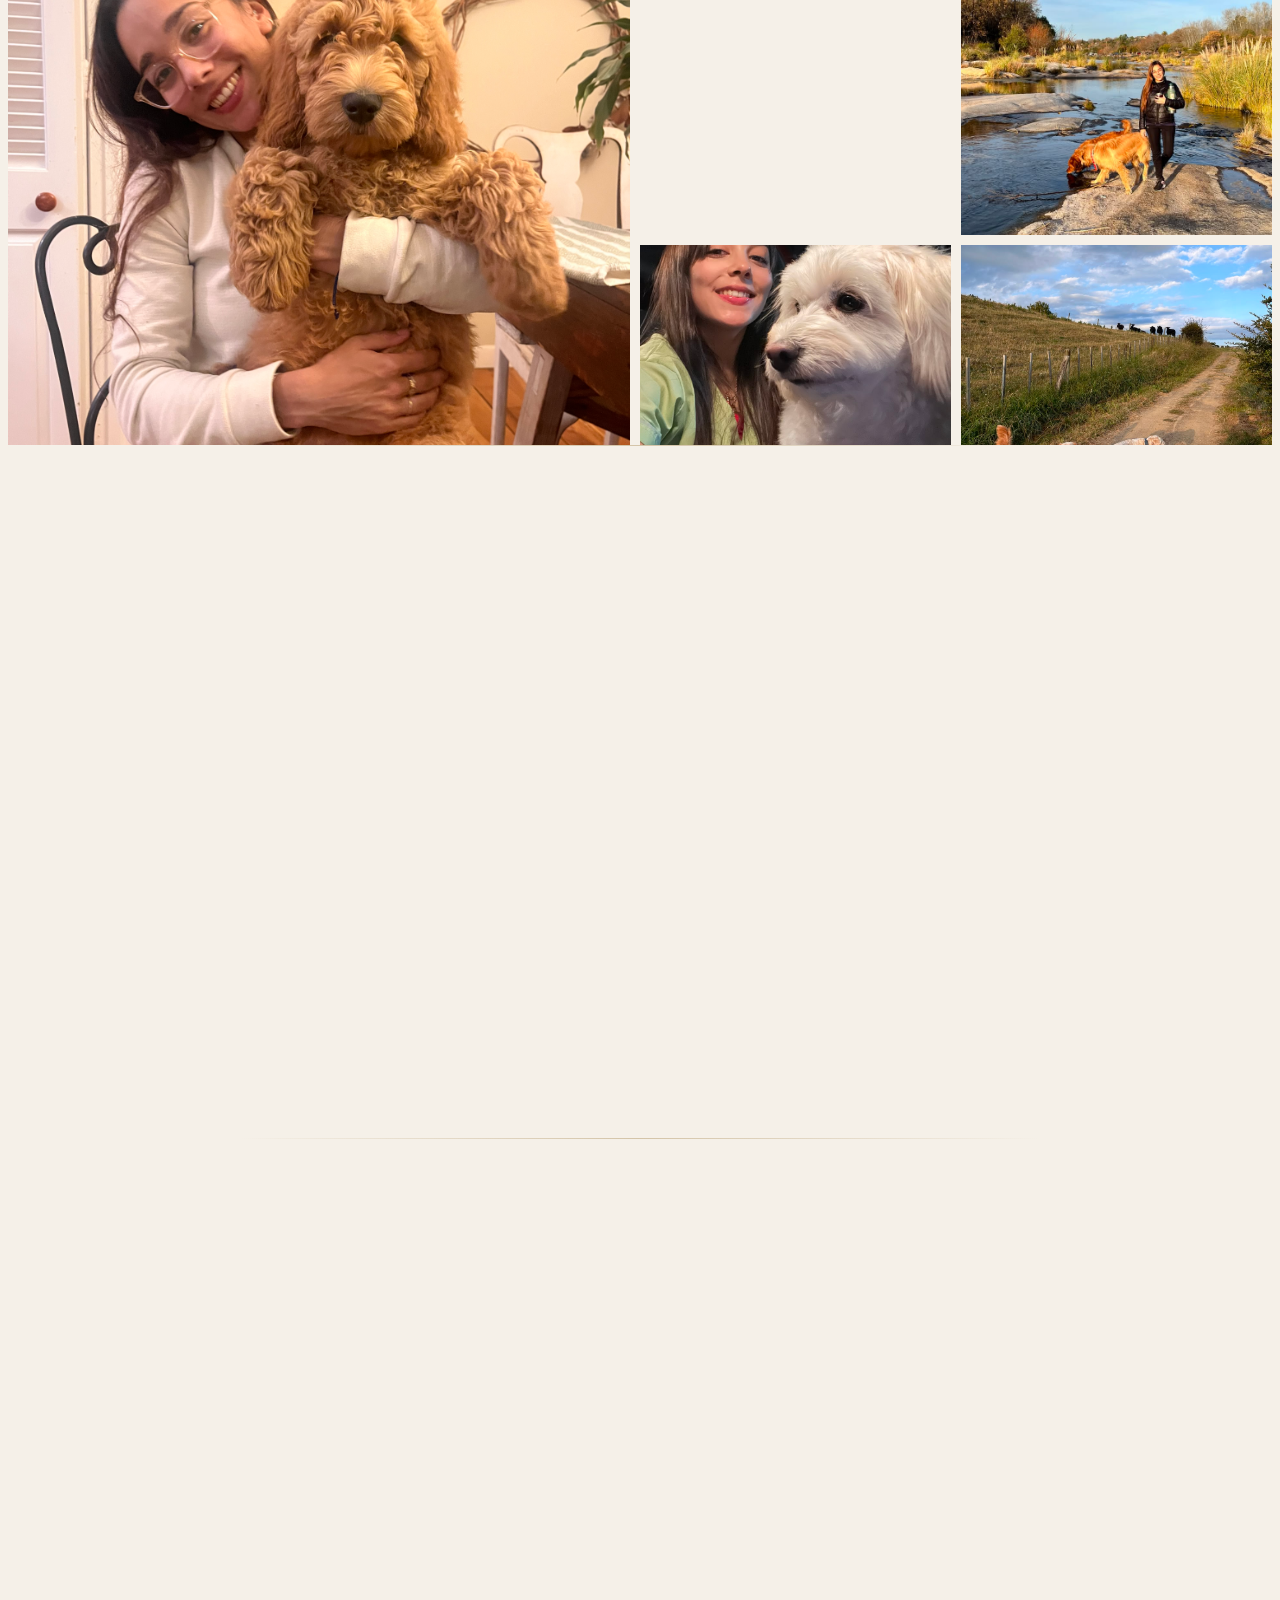
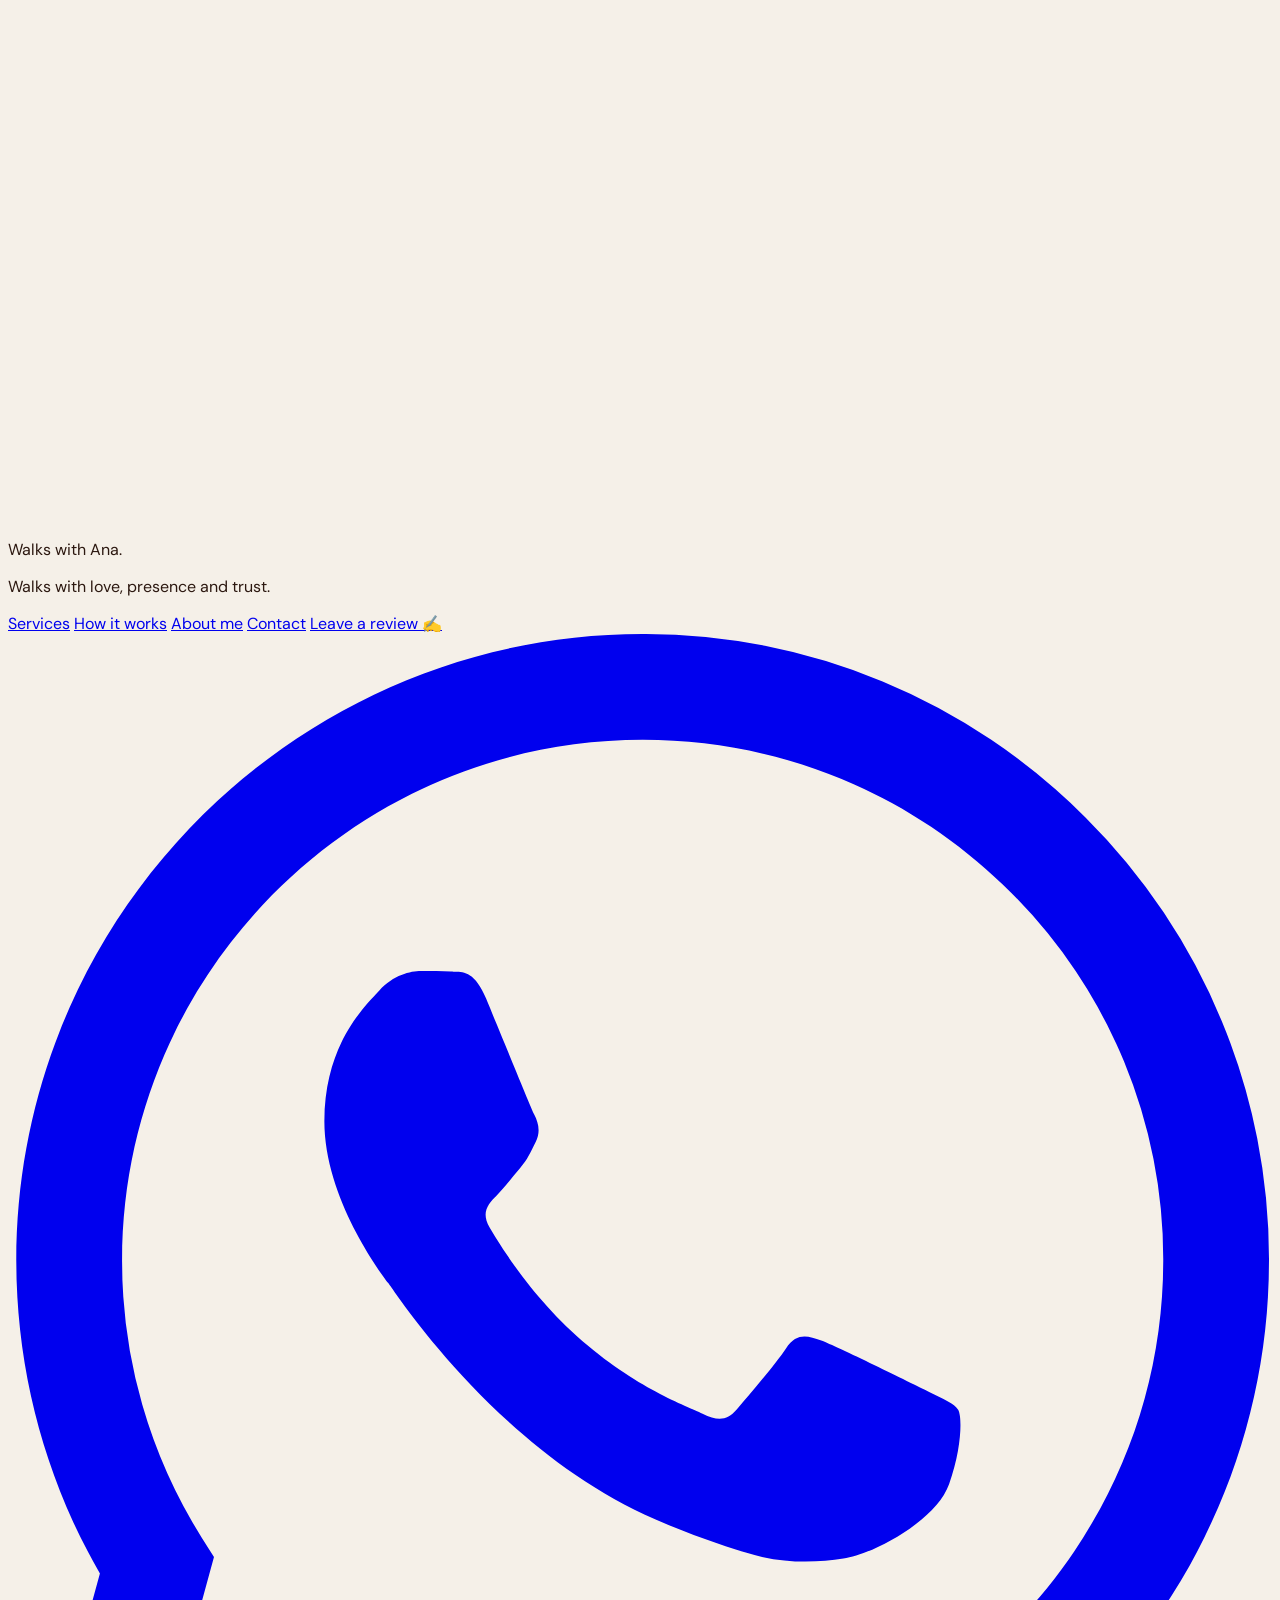
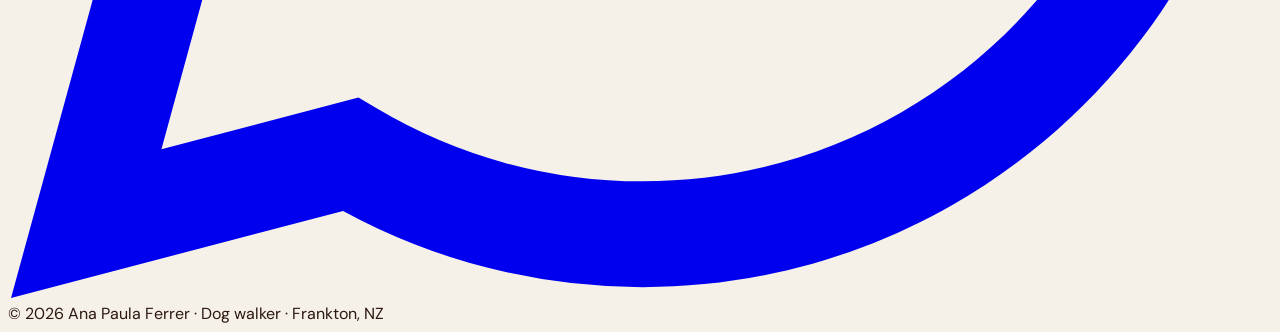
==== commit b68745b1: "Upload cities" ====
--- a/index.html
+++ b/index.html
@@ -7,7 +7,7 @@
     <link rel="icon" type="image/svg+xml" href="favicon.svg" />
     <meta
       name="description"
-      content="Personalised dog walks with photos every outing. Based in Frankton, Hanley Farm &amp; Jack Point, NZ."
+      content="Personalised dog walks with photos every outing. Based in Frankton, Hanley's Farm &amp; Jack's Point, NZ."
     />
 
     <!-- Site Config (must load before everything else) -->
@@ -670,7 +670,7 @@
               <span class="trust-badge"
                 ><span>📍</span
                 ><span data-i18n="gallery_badge2"
-                  >Frankton, Hanley Farm &amp; Jack Point</span
+                  >Frankton, Hanley's Farm &amp; Jack's Point</span
                 ></span
               >
             </div>
@@ -1053,7 +1053,7 @@
                   📍
                 </div>
                 <span class="text-sm text-brown" data-i18n="about_badge2"
-                  >Based in Frankton · Hanley Farm &amp; Jack Point</span
+                  >Based in Frankton · Hanley's Farm &amp; Jack's Point</span
                 >
               </div>
               <!-- insurance badge removed -->
